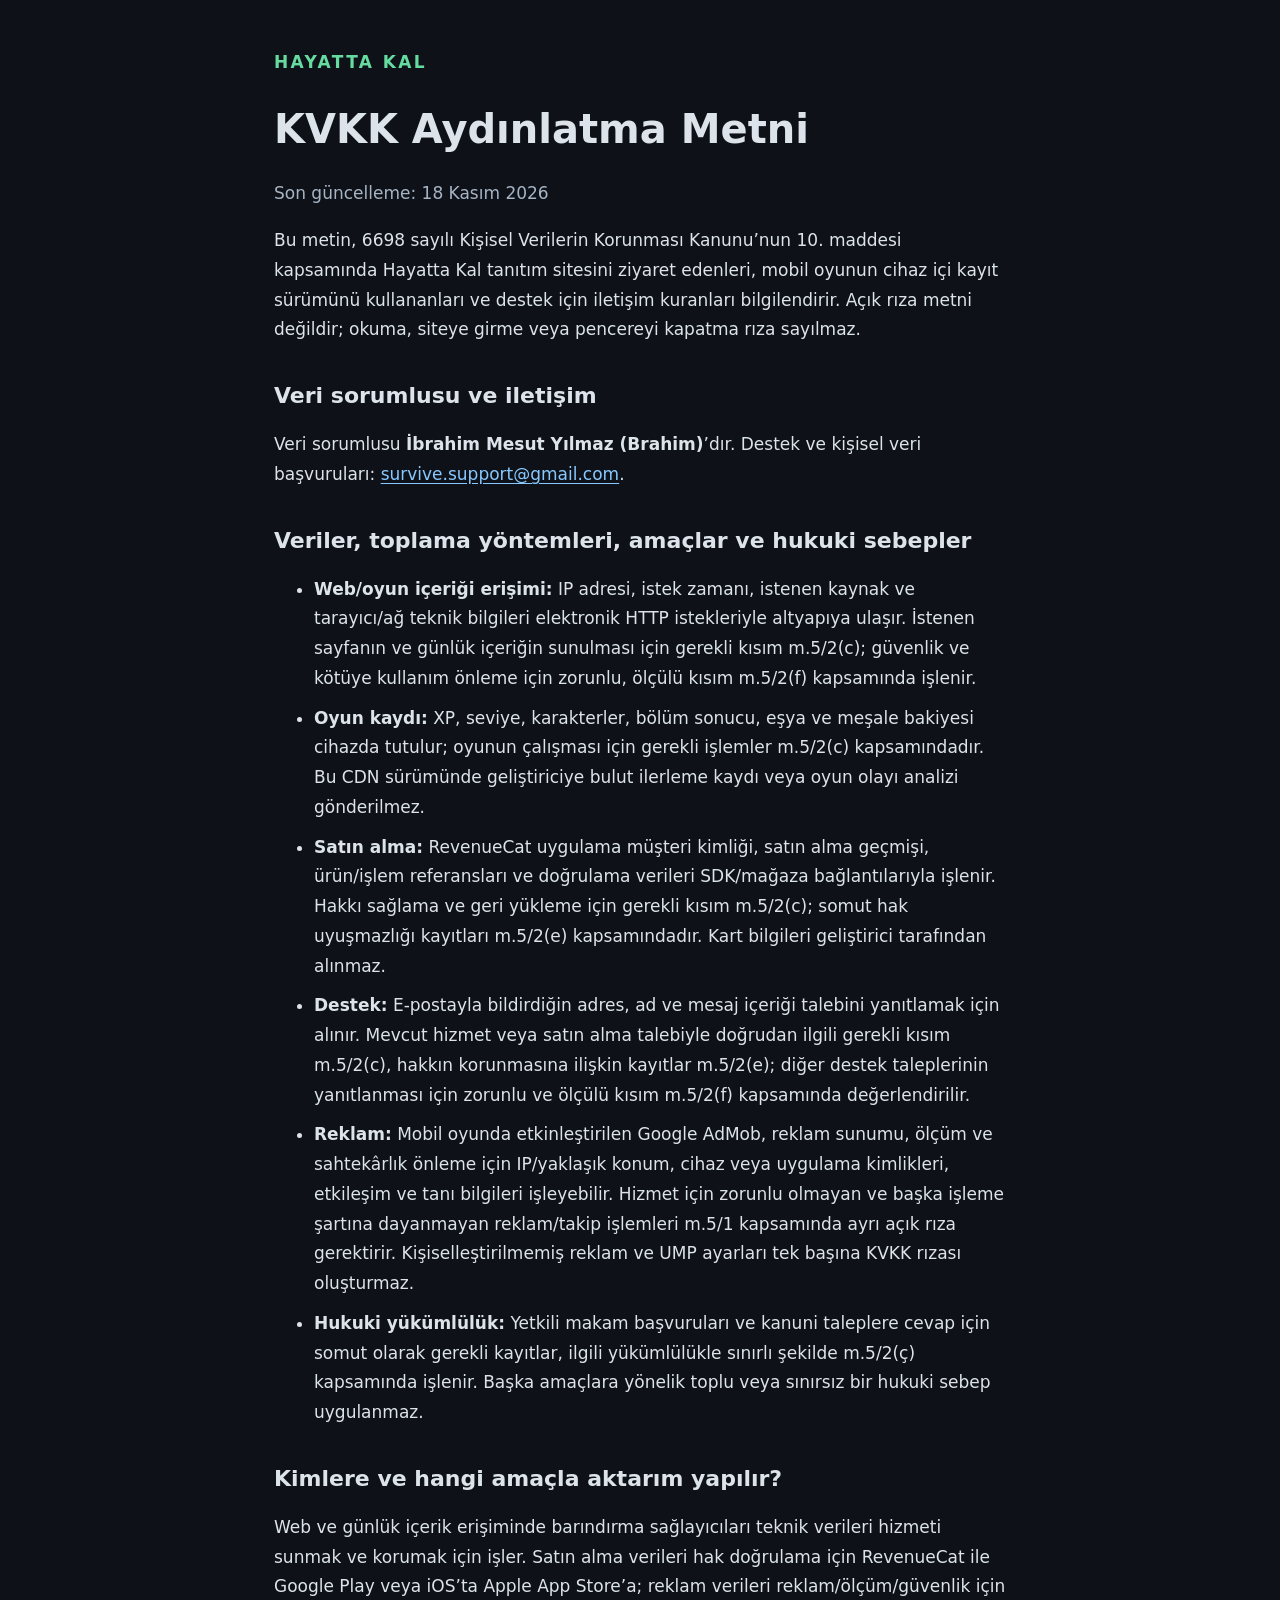
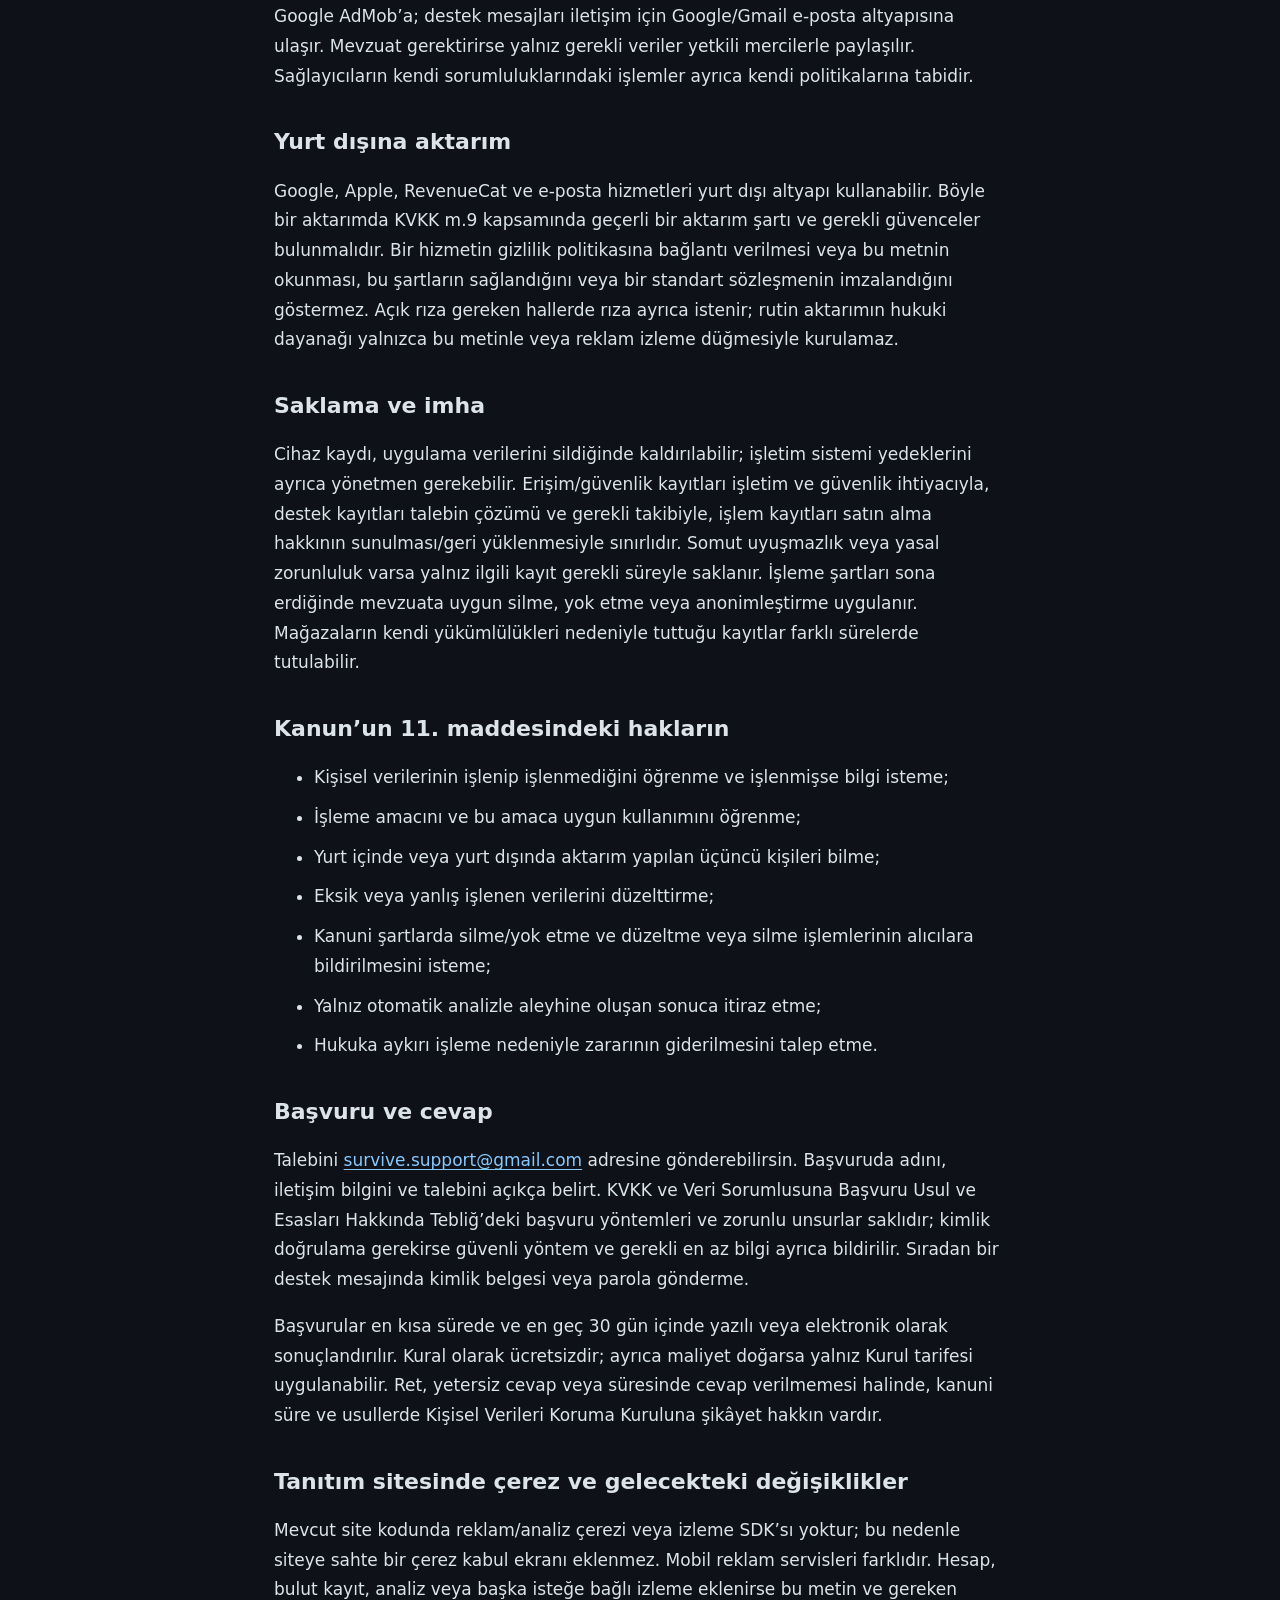
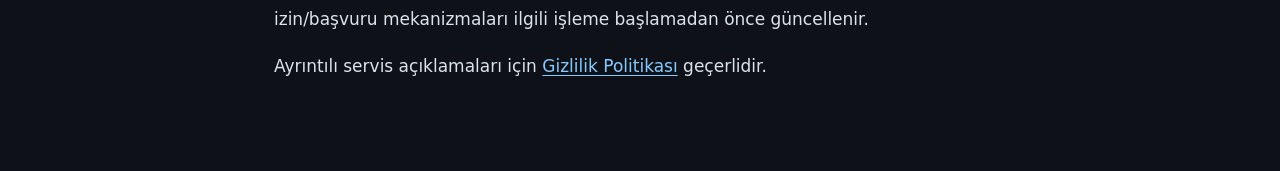
==== kvkk.html @ 8d493132 "Expand privacy disclosures, add KVKK dialogs and prepare domain release package" ====
<!doctype html>
<html lang="tr"><head><meta charset="utf-8"><meta name="viewport" content="width=device-width,initial-scale=1"><title>Hayatta Kal — KVKK Aydınlatma Metni</title><style>
    :root { color-scheme: dark; }
    * { box-sizing: border-box; }
    body { margin: 0; background: #0e1218; color: #dce3eb; font: 17px/1.75 system-ui, sans-serif; }
    main { max-width: 780px; margin: auto; padding: 48px 24px 72px; }
    .brand { color: #65dba0; font-weight: 700; letter-spacing: .14em; }
    h1 { font-size: clamp(28px, 6vw, 40px); line-height: 1.2; }
    h2 { margin-top: 36px; font-size: 22px; line-height: 1.4; }
    a { color: #87c8ff; overflow-wrap: anywhere; text-underline-offset: 3px; }
    .date { color: #a7b4c4; }
    li { margin-bottom: 10px; }
    footer { border-top: 1px solid #2a3440; margin-top: 40px; padding-top: 20px; }
  </style></head><body><main>
  <div class="brand">HAYATTA KAL</div><h1>KVKK Aydınlatma Metni</h1>
  <p class="date">Son güncelleme: 18 Kasım 2026</p>
  <p>Bu metin, 6698 sayılı Kişisel Verilerin Korunması Kanunu’nun 10. maddesi kapsamında Hayatta Kal tanıtım sitesini ziyaret edenleri, mobil oyunun cihaz içi kayıt sürümünü kullananları ve destek için iletişim kuranları bilgilendirir. Açık rıza metni değildir; okuma, siteye girme veya pencereyi kapatma rıza sayılmaz.</p>
  <h2>Veri sorumlusu ve iletişim</h2>
  <p>Veri sorumlusu <strong>İbrahim Mesut Yılmaz (Brahim)</strong>’dır. Destek ve kişisel veri başvuruları: <a href="mailto:survive.support@gmail.com?subject=KVKK%20basvurusu">survive.support@gmail.com</a>.</p>
  <h2>Veriler, toplama yöntemleri, amaçlar ve hukuki sebepler</h2>
  <ul>
    <li><strong>Web/oyun içeriği erişimi:</strong> IP adresi, istek zamanı, istenen kaynak ve tarayıcı/ağ teknik bilgileri elektronik HTTP istekleriyle altyapıya ulaşır. İstenen sayfanın ve günlük içeriğin sunulması için gerekli kısım m.5/2(c); güvenlik ve kötüye kullanım önleme için zorunlu, ölçülü kısım m.5/2(f) kapsamında işlenir.</li>
    <li><strong>Oyun kaydı:</strong> XP, seviye, karakterler, bölüm sonucu, eşya ve meşale bakiyesi cihazda tutulur; oyunun çalışması için gerekli işlemler m.5/2(c) kapsamındadır. Bu CDN sürümünde geliştiriciye bulut ilerleme kaydı veya oyun olayı analizi gönderilmez.</li>
    <li><strong>Satın alma:</strong> RevenueCat uygulama müşteri kimliği, satın alma geçmişi, ürün/işlem referansları ve doğrulama verileri SDK/mağaza bağlantılarıyla işlenir. Hakkı sağlama ve geri yükleme için gerekli kısım m.5/2(c); somut hak uyuşmazlığı kayıtları m.5/2(e) kapsamındadır. Kart bilgileri geliştirici tarafından alınmaz.</li>
    <li><strong>Destek:</strong> E-postayla bildirdiğin adres, ad ve mesaj içeriği talebini yanıtlamak için alınır. Mevcut hizmet veya satın alma talebiyle doğrudan ilgili gerekli kısım m.5/2(c), hakkın korunmasına ilişkin kayıtlar m.5/2(e); diğer destek taleplerinin yanıtlanması için zorunlu ve ölçülü kısım m.5/2(f) kapsamında değerlendirilir.</li>
    <li><strong>Reklam:</strong> Mobil oyunda etkinleştirilen Google AdMob, reklam sunumu, ölçüm ve sahtekârlık önleme için IP/yaklaşık konum, cihaz veya uygulama kimlikleri, etkileşim ve tanı bilgileri işleyebilir. Hizmet için zorunlu olmayan ve başka işleme şartına dayanmayan reklam/takip işlemleri m.5/1 kapsamında ayrı açık rıza gerektirir. Kişiselleştirilmemiş reklam ve UMP ayarları tek başına KVKK rızası oluşturmaz.</li>
    <li><strong>Hukuki yükümlülük:</strong> Yetkili makam başvuruları ve kanuni taleplere cevap için somut olarak gerekli kayıtlar, ilgili yükümlülükle sınırlı şekilde m.5/2(ç) kapsamında işlenir. Başka amaçlara yönelik toplu veya sınırsız bir hukuki sebep uygulanmaz.</li>
  </ul>
  <h2>Kimlere ve hangi amaçla aktarım yapılır?</h2>
  <p>Web ve günlük içerik erişiminde barındırma sağlayıcıları teknik verileri hizmeti sunmak ve korumak için işler. Satın alma verileri hak doğrulama için RevenueCat ile Google Play veya iOS’ta Apple App Store’a; reklam verileri reklam/ölçüm/güvenlik için Google AdMob’a; destek mesajları iletişim için Google/Gmail e-posta altyapısına ulaşır. Mevzuat gerektirirse yalnız gerekli veriler yetkili mercilerle paylaşılır. Sağlayıcıların kendi sorumluluklarındaki işlemler ayrıca kendi politikalarına tabidir.</p>
  <h2>Yurt dışına aktarım</h2>
  <p>Google, Apple, RevenueCat ve e-posta hizmetleri yurt dışı altyapı kullanabilir. Böyle bir aktarımda KVKK m.9 kapsamında geçerli bir aktarım şartı ve gerekli güvenceler bulunmalıdır. Bir hizmetin gizlilik politikasına bağlantı verilmesi veya bu metnin okunması, bu şartların sağlandığını veya bir standart sözleşmenin imzalandığını göstermez. Açık rıza gereken hallerde rıza ayrıca istenir; rutin aktarımın hukuki dayanağı yalnızca bu metinle veya reklam izleme düğmesiyle kurulamaz.</p>
  <h2>Saklama ve imha</h2>
  <p>Cihaz kaydı, uygulama verilerini sildiğinde kaldırılabilir; işletim sistemi yedeklerini ayrıca yönetmen gerekebilir. Erişim/güvenlik kayıtları işletim ve güvenlik ihtiyacıyla, destek kayıtları talebin çözümü ve gerekli takibiyle, işlem kayıtları satın alma hakkının sunulması/geri yüklenmesiyle sınırlıdır. Somut uyuşmazlık veya yasal zorunluluk varsa yalnız ilgili kayıt gerekli süreyle saklanır. İşleme şartları sona erdiğinde mevzuata uygun silme, yok etme veya anonimleştirme uygulanır. Mağazaların kendi yükümlülükleri nedeniyle tuttuğu kayıtlar farklı sürelerde tutulabilir.</p>
  <h2>Kanun’un 11. maddesindeki hakların</h2>
  <ul><li>Kişisel verilerinin işlenip işlenmediğini öğrenme ve işlenmişse bilgi isteme;</li><li>İşleme amacını ve bu amaca uygun kullanımını öğrenme;</li><li>Yurt içinde veya yurt dışında aktarım yapılan üçüncü kişileri bilme;</li><li>Eksik veya yanlış işlenen verilerini düzelttirme;</li><li>Kanuni şartlarda silme/yok etme ve düzeltme veya silme işlemlerinin alıcılara bildirilmesini isteme;</li><li>Yalnız otomatik analizle aleyhine oluşan sonuca itiraz etme;</li><li>Hukuka aykırı işleme nedeniyle zararının giderilmesini talep etme.</li></ul>
  <h2>Başvuru ve cevap</h2>
  <p>Talebini <a href="mailto:survive.support@gmail.com?subject=KVKK%20basvurusu">survive.support@gmail.com</a> adresine gönderebilirsin. Başvuruda adını, iletişim bilgini ve talebini açıkça belirt. KVKK ve Veri Sorumlusuna Başvuru Usul ve Esasları Hakkında Tebliğ’deki başvuru yöntemleri ve zorunlu unsurlar saklıdır; kimlik doğrulama gerekirse güvenli yöntem ve gerekli en az bilgi ayrıca bildirilir. Sıradan bir destek mesajında kimlik belgesi veya parola gönderme.</p>
  <p>Başvurular en kısa sürede ve en geç 30 gün içinde yazılı veya elektronik olarak sonuçlandırılır. Kural olarak ücretsizdir; ayrıca maliyet doğarsa yalnız Kurul tarifesi uygulanabilir. Ret, yetersiz cevap veya süresinde cevap verilmemesi halinde, kanuni süre ve usullerde Kişisel Verileri Koruma Kuruluna şikâyet hakkın vardır.</p>
  <h2>Tanıtım sitesinde çerez ve gelecekteki değişiklikler</h2>
  <p>Mevcut site kodunda reklam/analiz çerezi veya izleme SDK’sı yoktur; bu nedenle siteye sahte bir çerez kabul ekranı eklenmez. Mobil reklam servisleri farklıdır. Hesap, bulut kayıt, analiz veya başka isteğe bağlı izleme eklenirse bu metin ve gereken izin/başvuru mekanizmaları ilgili işleme başlamadan önce güncellenir.</p>
  <p>Ayrıntılı servis açıklamaları için <a href="privacy.html">Gizlilik Politikası</a> geçerlidir.</p>
</main></body></html>
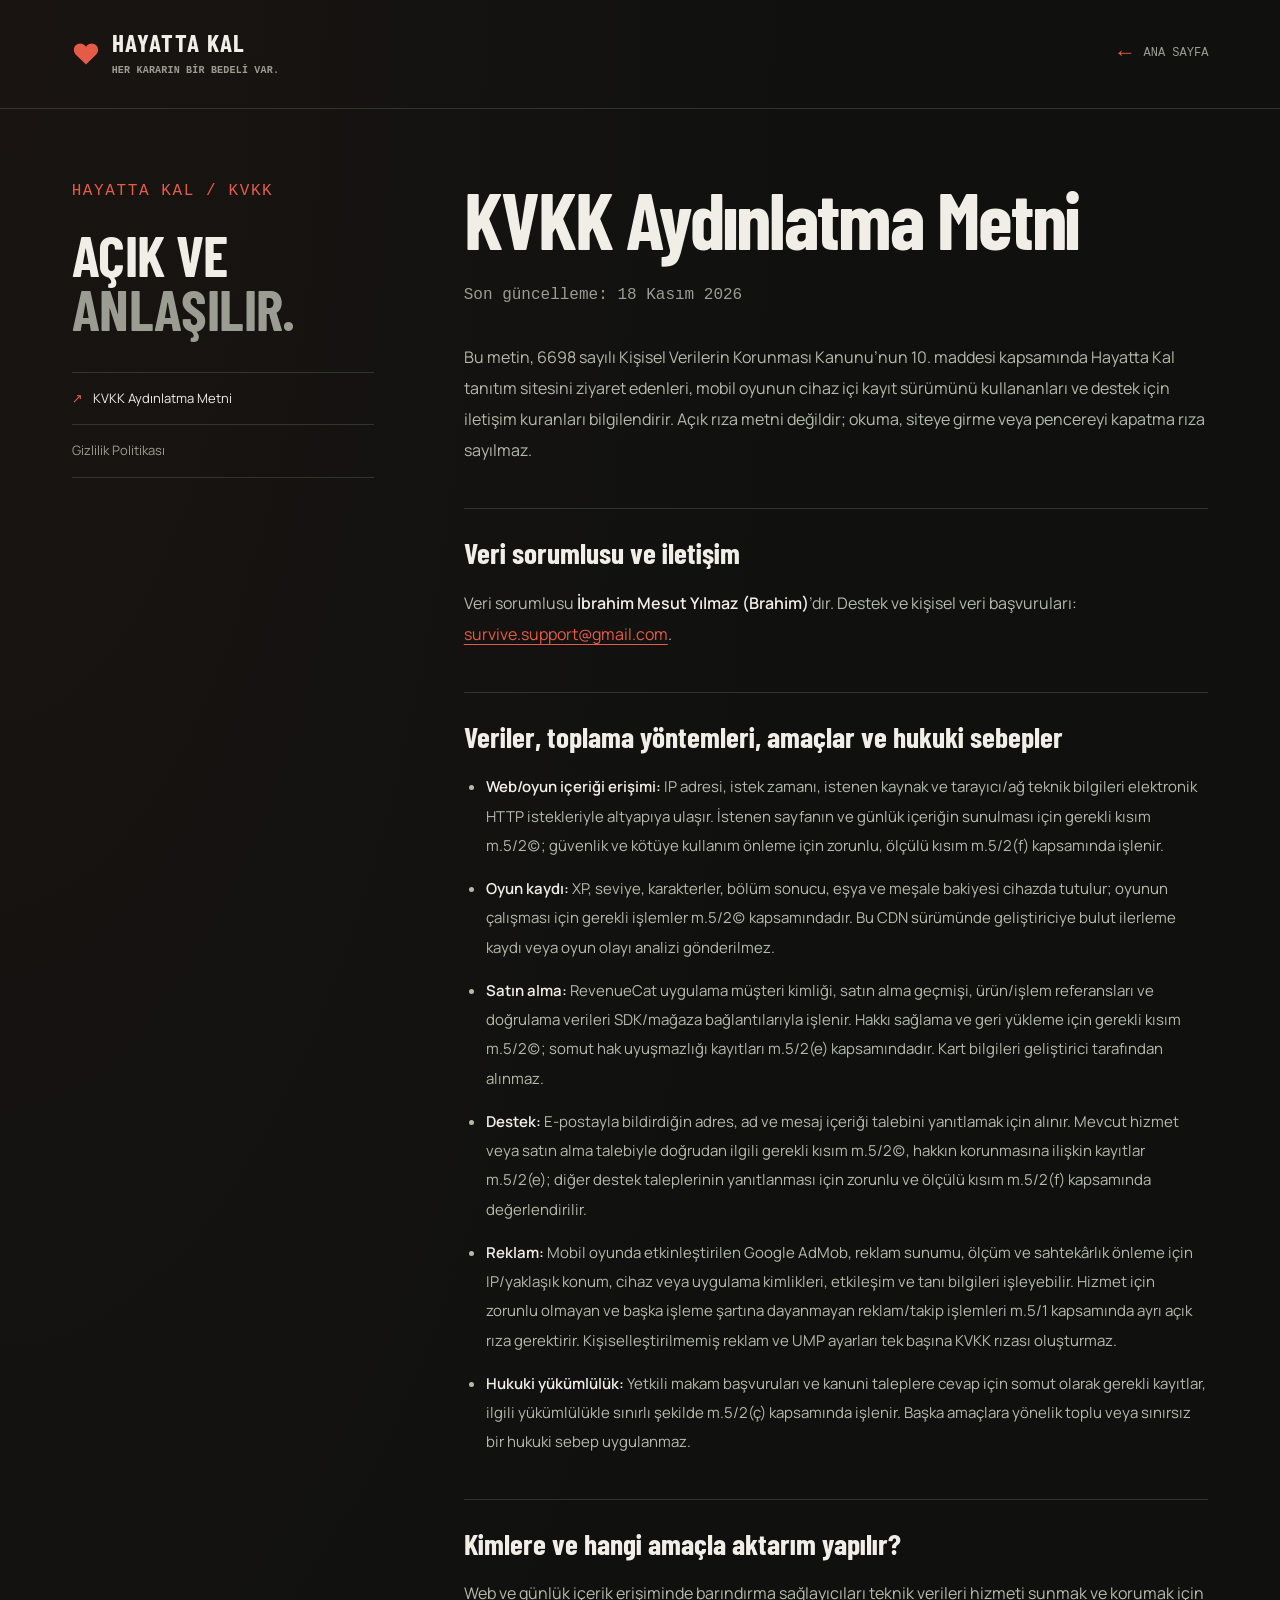
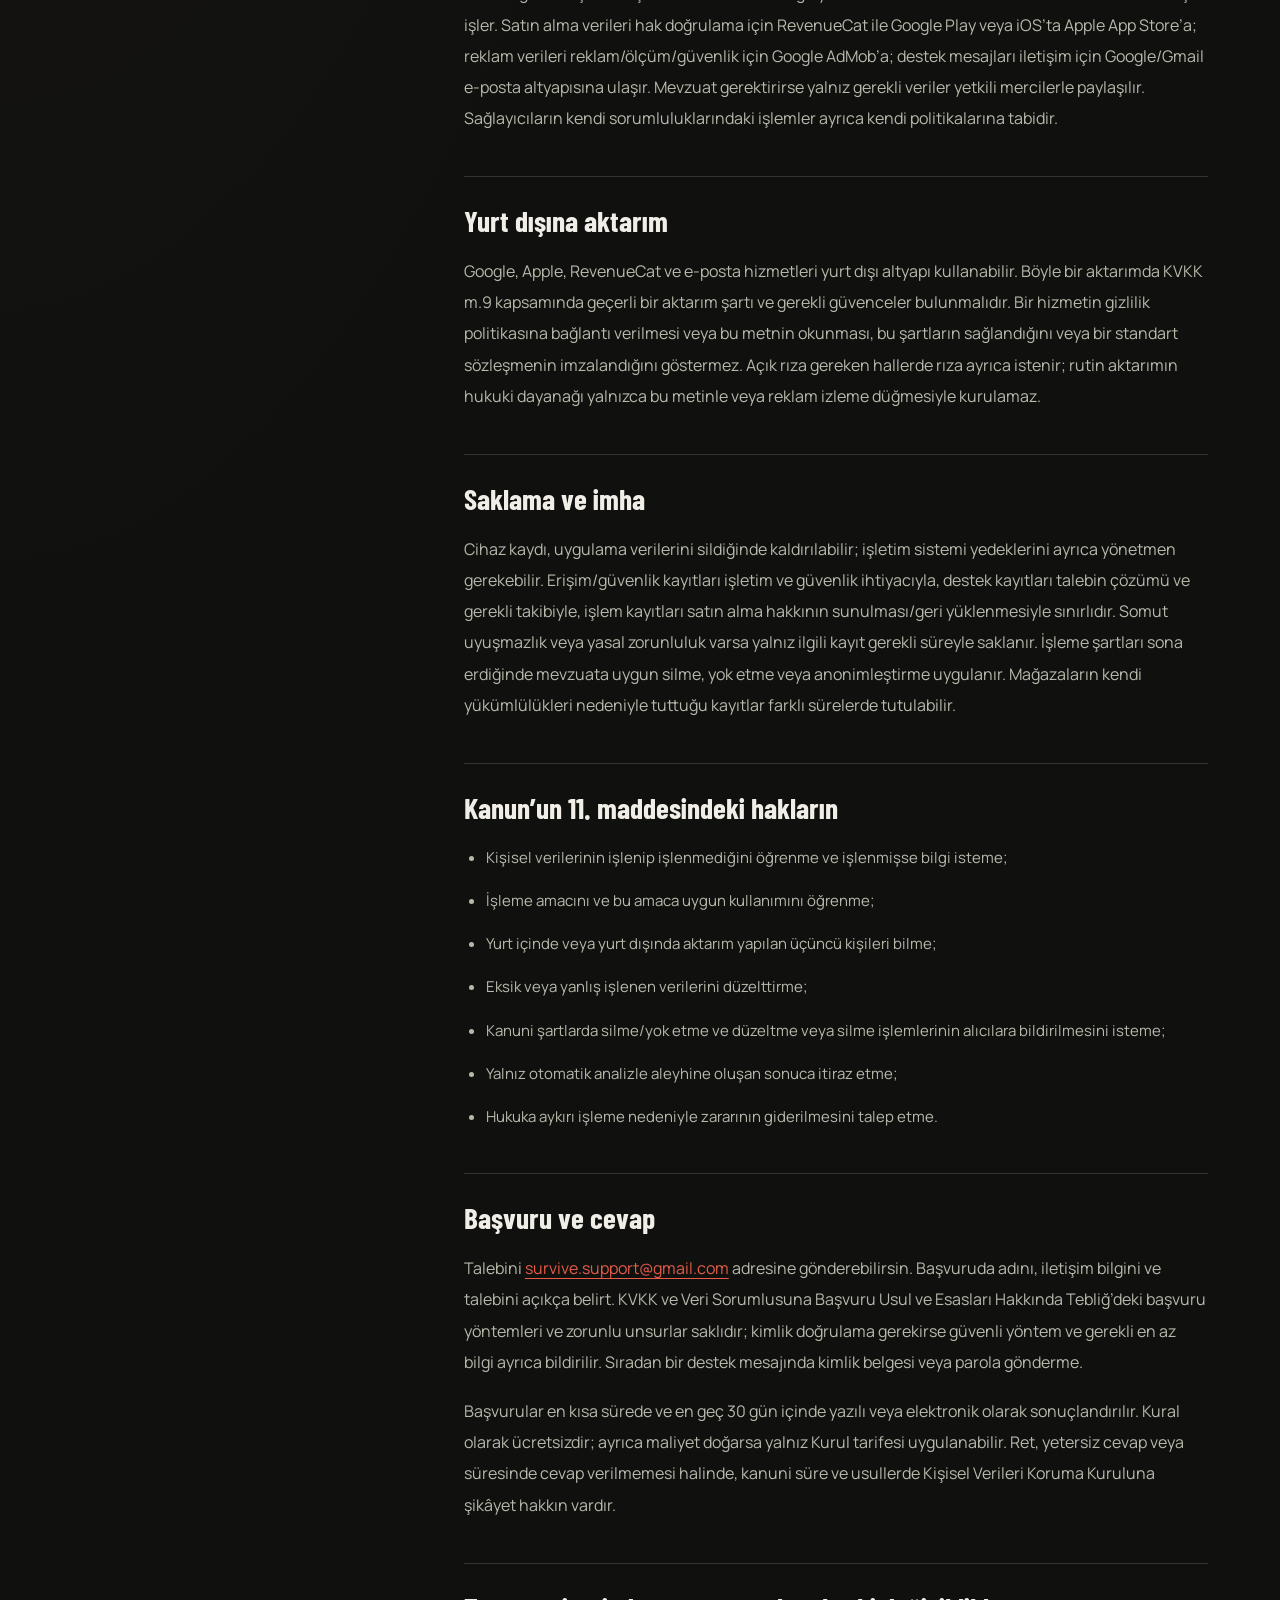
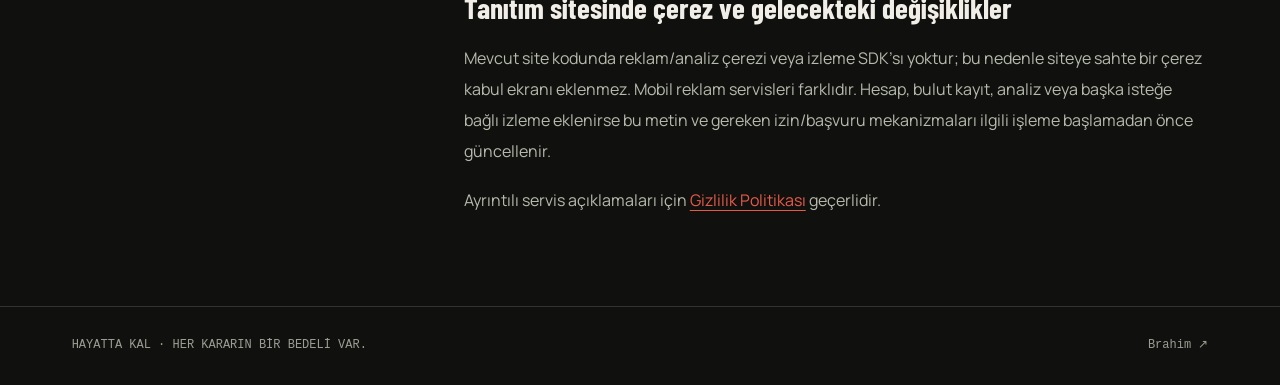
==== commit 1c5cc204: "refactor: update UI components, improve HTML semantics, and add marquee effects" ====
--- a/kvkk.html
+++ b/kvkk.html
@@ -1,43 +1,124 @@
 <!doctype html>
-<html lang="tr"><head><meta charset="utf-8"><meta name="viewport" content="width=device-width,initial-scale=1"><title>Hayatta Kal — KVKK Aydınlatma Metni</title><style>
-    :root { color-scheme: dark; }
-    * { box-sizing: border-box; }
-    body { margin: 0; background: #0e1218; color: #dce3eb; font: 17px/1.75 system-ui, sans-serif; }
-    main { max-width: 780px; margin: auto; padding: 48px 24px 72px; }
-    .brand { color: #65dba0; font-weight: 700; letter-spacing: .14em; }
-    h1 { font-size: clamp(28px, 6vw, 40px); line-height: 1.2; }
-    h2 { margin-top: 36px; font-size: 22px; line-height: 1.4; }
-    a { color: #87c8ff; overflow-wrap: anywhere; text-underline-offset: 3px; }
-    .date { color: #a7b4c4; }
-    li { margin-bottom: 10px; }
-    footer { border-top: 1px solid #2a3440; margin-top: 40px; padding-top: 20px; }
-  </style></head><body><main>
-  <div class="brand">HAYATTA KAL</div><h1>KVKK Aydınlatma Metni</h1>
-  <p class="date">Son güncelleme: 18 Kasım 2026</p>
-  <p>Bu metin, 6698 sayılı Kişisel Verilerin Korunması Kanunu’nun 10. maddesi kapsamında Hayatta Kal tanıtım sitesini ziyaret edenleri, mobil oyunun cihaz içi kayıt sürümünü kullananları ve destek için iletişim kuranları bilgilendirir. Açık rıza metni değildir; okuma, siteye girme veya pencereyi kapatma rıza sayılmaz.</p>
-  <h2>Veri sorumlusu ve iletişim</h2>
-  <p>Veri sorumlusu <strong>İbrahim Mesut Yılmaz (Brahim)</strong>’dır. Destek ve kişisel veri başvuruları: <a href="mailto:survive.support@gmail.com?subject=KVKK%20basvurusu">survive.support@gmail.com</a>.</p>
-  <h2>Veriler, toplama yöntemleri, amaçlar ve hukuki sebepler</h2>
-  <ul>
-    <li><strong>Web/oyun içeriği erişimi:</strong> IP adresi, istek zamanı, istenen kaynak ve tarayıcı/ağ teknik bilgileri elektronik HTTP istekleriyle altyapıya ulaşır. İstenen sayfanın ve günlük içeriğin sunulması için gerekli kısım m.5/2(c); güvenlik ve kötüye kullanım önleme için zorunlu, ölçülü kısım m.5/2(f) kapsamında işlenir.</li>
-    <li><strong>Oyun kaydı:</strong> XP, seviye, karakterler, bölüm sonucu, eşya ve meşale bakiyesi cihazda tutulur; oyunun çalışması için gerekli işlemler m.5/2(c) kapsamındadır. Bu CDN sürümünde geliştiriciye bulut ilerleme kaydı veya oyun olayı analizi gönderilmez.</li>
-    <li><strong>Satın alma:</strong> RevenueCat uygulama müşteri kimliği, satın alma geçmişi, ürün/işlem referansları ve doğrulama verileri SDK/mağaza bağlantılarıyla işlenir. Hakkı sağlama ve geri yükleme için gerekli kısım m.5/2(c); somut hak uyuşmazlığı kayıtları m.5/2(e) kapsamındadır. Kart bilgileri geliştirici tarafından alınmaz.</li>
-    <li><strong>Destek:</strong> E-postayla bildirdiğin adres, ad ve mesaj içeriği talebini yanıtlamak için alınır. Mevcut hizmet veya satın alma talebiyle doğrudan ilgili gerekli kısım m.5/2(c), hakkın korunmasına ilişkin kayıtlar m.5/2(e); diğer destek taleplerinin yanıtlanması için zorunlu ve ölçülü kısım m.5/2(f) kapsamında değerlendirilir.</li>
-    <li><strong>Reklam:</strong> Mobil oyunda etkinleştirilen Google AdMob, reklam sunumu, ölçüm ve sahtekârlık önleme için IP/yaklaşık konum, cihaz veya uygulama kimlikleri, etkileşim ve tanı bilgileri işleyebilir. Hizmet için zorunlu olmayan ve başka işleme şartına dayanmayan reklam/takip işlemleri m.5/1 kapsamında ayrı açık rıza gerektirir. Kişiselleştirilmemiş reklam ve UMP ayarları tek başına KVKK rızası oluşturmaz.</li>
-    <li><strong>Hukuki yükümlülük:</strong> Yetkili makam başvuruları ve kanuni taleplere cevap için somut olarak gerekli kayıtlar, ilgili yükümlülükle sınırlı şekilde m.5/2(ç) kapsamında işlenir. Başka amaçlara yönelik toplu veya sınırsız bir hukuki sebep uygulanmaz.</li>
-  </ul>
-  <h2>Kimlere ve hangi amaçla aktarım yapılır?</h2>
-  <p>Web ve günlük içerik erişiminde barındırma sağlayıcıları teknik verileri hizmeti sunmak ve korumak için işler. Satın alma verileri hak doğrulama için RevenueCat ile Google Play veya iOS’ta Apple App Store’a; reklam verileri reklam/ölçüm/güvenlik için Google AdMob’a; destek mesajları iletişim için Google/Gmail e-posta altyapısına ulaşır. Mevzuat gerektirirse yalnız gerekli veriler yetkili mercilerle paylaşılır. Sağlayıcıların kendi sorumluluklarındaki işlemler ayrıca kendi politikalarına tabidir.</p>
-  <h2>Yurt dışına aktarım</h2>
-  <p>Google, Apple, RevenueCat ve e-posta hizmetleri yurt dışı altyapı kullanabilir. Böyle bir aktarımda KVKK m.9 kapsamında geçerli bir aktarım şartı ve gerekli güvenceler bulunmalıdır. Bir hizmetin gizlilik politikasına bağlantı verilmesi veya bu metnin okunması, bu şartların sağlandığını veya bir standart sözleşmenin imzalandığını göstermez. Açık rıza gereken hallerde rıza ayrıca istenir; rutin aktarımın hukuki dayanağı yalnızca bu metinle veya reklam izleme düğmesiyle kurulamaz.</p>
-  <h2>Saklama ve imha</h2>
-  <p>Cihaz kaydı, uygulama verilerini sildiğinde kaldırılabilir; işletim sistemi yedeklerini ayrıca yönetmen gerekebilir. Erişim/güvenlik kayıtları işletim ve güvenlik ihtiyacıyla, destek kayıtları talebin çözümü ve gerekli takibiyle, işlem kayıtları satın alma hakkının sunulması/geri yüklenmesiyle sınırlıdır. Somut uyuşmazlık veya yasal zorunluluk varsa yalnız ilgili kayıt gerekli süreyle saklanır. İşleme şartları sona erdiğinde mevzuata uygun silme, yok etme veya anonimleştirme uygulanır. Mağazaların kendi yükümlülükleri nedeniyle tuttuğu kayıtlar farklı sürelerde tutulabilir.</p>
-  <h2>Kanun’un 11. maddesindeki hakların</h2>
-  <ul><li>Kişisel verilerinin işlenip işlenmediğini öğrenme ve işlenmişse bilgi isteme;</li><li>İşleme amacını ve bu amaca uygun kullanımını öğrenme;</li><li>Yurt içinde veya yurt dışında aktarım yapılan üçüncü kişileri bilme;</li><li>Eksik veya yanlış işlenen verilerini düzelttirme;</li><li>Kanuni şartlarda silme/yok etme ve düzeltme veya silme işlemlerinin alıcılara bildirilmesini isteme;</li><li>Yalnız otomatik analizle aleyhine oluşan sonuca itiraz etme;</li><li>Hukuka aykırı işleme nedeniyle zararının giderilmesini talep etme.</li></ul>
-  <h2>Başvuru ve cevap</h2>
-  <p>Talebini <a href="mailto:survive.support@gmail.com?subject=KVKK%20basvurusu">survive.support@gmail.com</a> adresine gönderebilirsin. Başvuruda adını, iletişim bilgini ve talebini açıkça belirt. KVKK ve Veri Sorumlusuna Başvuru Usul ve Esasları Hakkında Tebliğ’deki başvuru yöntemleri ve zorunlu unsurlar saklıdır; kimlik doğrulama gerekirse güvenli yöntem ve gerekli en az bilgi ayrıca bildirilir. Sıradan bir destek mesajında kimlik belgesi veya parola gönderme.</p>
-  <p>Başvurular en kısa sürede ve en geç 30 gün içinde yazılı veya elektronik olarak sonuçlandırılır. Kural olarak ücretsizdir; ayrıca maliyet doğarsa yalnız Kurul tarifesi uygulanabilir. Ret, yetersiz cevap veya süresinde cevap verilmemesi halinde, kanuni süre ve usullerde Kişisel Verileri Koruma Kuruluna şikâyet hakkın vardır.</p>
-  <h2>Tanıtım sitesinde çerez ve gelecekteki değişiklikler</h2>
-  <p>Mevcut site kodunda reklam/analiz çerezi veya izleme SDK’sı yoktur; bu nedenle siteye sahte bir çerez kabul ekranı eklenmez. Mobil reklam servisleri farklıdır. Hesap, bulut kayıt, analiz veya başka isteğe bağlı izleme eklenirse bu metin ve gereken izin/başvuru mekanizmaları ilgili işleme başlamadan önce güncellenir.</p>
-  <p>Ayrıntılı servis açıklamaları için <a href="privacy.html">Gizlilik Politikası</a> geçerlidir.</p>
-</main></body></html>
+<html lang="tr">
+<head>
+  <meta charset="utf-8">
+  <meta name="viewport" content="width=device-width, initial-scale=1">
+  <meta name="theme-color" content="#10110f">
+  <title>Hayatta Kal — KVKK Aydınlatma Metni</title>
+  <meta name="description" content="Hayatta Kal KVKK Aydınlatma Metni. Veri kullanımı, hizmet sağlayıcıları ve kişisel veri başvuruları hakkında bilgi.">
+  <link rel="icon" href="favicon.png" type="image/png">
+  <link rel="stylesheet" href="assets/fonts/fonts.css">
+  <link rel="stylesheet" href="styles.css">
+  <style>
+    .legal-page{background:radial-gradient(ellipse at 0 0,#e65b480b,transparent 45%),var(--bg)}
+    .legal-header{max-width:1504px;margin:auto;padding:30px var(--gutter);display:flex;align-items:center;justify-content:space-between;gap:24px;border-bottom:1px solid var(--line)}
+    .legal-header .brand{min-width:0}.legal-header .brand>span{font-size:25px}.legal-header .brand small{font-size:10px}
+    .legal-back{display:flex;align-items:center;gap:12px;min-height:44px;font-family:var(--mono);font-size:12px;color:var(--muted);white-space:nowrap;transition:color .2s}
+    .legal-back:hover{color:var(--red)}.legal-back span{font-size:22px;color:var(--red)}
+    .legal-layout{max-width:1504px;margin:auto;padding:70px var(--gutter) 90px;display:grid;grid-template-columns:minmax(180px,.65fr) minmax(0,1.6fr);gap:clamp(40px,7vw,110px)}
+    .legal-aside{position:sticky;top:40px;align-self:start}.legal-aside>.eyebrow{color:var(--red)}
+    .legal-aside strong{display:block;margin:22px 0;font:700 clamp(40px,4.5vw,68px)/.95 var(--display);text-transform:uppercase;letter-spacing:-.01em}.legal-aside strong span{color:var(--muted)}
+    .legal-nav{display:flex;flex-direction:column;margin-top:36px;border-top:1px solid var(--line)}.legal-nav a{padding:14px 0;border-bottom:1px solid var(--line);font-size:13px;color:var(--muted);transition:color .2s}.legal-nav a:hover,.legal-nav a[aria-current="page"]{color:var(--ink)}.legal-nav a[aria-current="page"]::before{content:'↗';color:var(--red);margin-right:10px}
+    .legal-content{min-width:0}.legal-content h1{font:700 clamp(48px,6.2vw,88px)/1 var(--display);letter-spacing:-.025em;margin-bottom:22px;overflow-wrap:anywhere}
+    .legal-content h2{font:600 clamp(23px,2.3vw,30px)/1.25 var(--display);margin:42px 0 16px;padding-top:26px;border-top:1px solid var(--line);color:var(--ink)}
+    .legal-content p,.legal-content ul{font-size:15px;line-height:1.95;color:#b6baab}.legal-content p+p{margin-top:18px}.legal-content .date{font-family:var(--mono);font-size:12px;color:var(--muted);margin-bottom:30px}.legal-content strong{color:var(--ink);font-weight:600}.legal-content ul{padding-left:22px}.legal-content li+li{margin-top:14px}.legal-content a{color:var(--red);overflow-wrap:anywhere;text-decoration:underline;text-underline-offset:4px}.legal-content a:hover{color:#f38b7c}
+    .legal-footer{max-width:1504px;margin:auto;padding:28px var(--gutter);border-top:1px solid var(--line);display:flex;align-items:center;justify-content:space-between;gap:20px;color:var(--muted);font-family:var(--mono);font-size:12px}.legal-footer a{transition:color .2s}.legal-footer a:hover{color:var(--red)}
+    @media(max-width:840px){.legal-layout{grid-template-columns:1fr;padding-top:40px;gap:38px}.legal-aside{position:static}.legal-aside strong{font-size:42px;margin:16px 0}.legal-aside strong br{display:none}.legal-nav{flex-direction:row;gap:24px;margin-top:24px}.legal-nav a{border:0}.legal-header .brand small{display:none}}
+    @media(max-width:480px){.legal-header{padding-block:20px;gap:14px}.legal-header .brand{gap:8px}.legal-header .brand>span{font-size:20px}.legal-header .brand-heart{width:23px;height:23px}.legal-back{font-size:11px;gap:6px}.legal-layout{padding-bottom:54px}.legal-nav{gap:18px;flex-wrap:wrap}.legal-nav a{padding:12px 0}.legal-content p,.legal-content ul{font-size:14px}.legal-footer{flex-wrap:wrap;font-size:11px}}
+    @media(prefers-reduced-motion:reduce){.legal-page a{transition:none}}
+  </style>
+</head>
+<body class="legal-page">
+  <a class="skip-link" href="#icerik">İçeriğe geç</a>
+  <header class="legal-header">
+    <a class="brand" href="./" aria-label="Hayatta Kal ana sayfa"><svg class="brand-heart" viewBox="0 0 24 24" aria-hidden="true"><path d="M20.8 4.6a5.5 5.5 0 0 0-7.8 0L12 5.7l-1.1-1.1a5.5 5.5 0 0 0-7.8 7.8L12 21l8.8-8.6a5.5 5.5 0 0 0 0-7.8Z"/></svg><span>HAYATTA KAL<small>HER KARARIN BİR BEDELİ VAR.</small></span></a>
+    <a class="legal-back" href="./"><span aria-hidden="true">←</span> ANA SAYFA</a>
+  </header>
+  <main class="legal-layout">
+    <aside class="legal-aside" aria-label="Bilgilendirme sayfaları">
+      <p class="eyebrow">HAYATTA KAL / KVKK</p>
+      <strong>Açık ve<br> <span>anlaşılır.</span></strong>
+      <nav class="legal-nav" aria-label="Yasal bilgiler"><a href="kvkk.html" aria-current="page">KVKK Aydınlatma Metni</a><a href="privacy.html">Gizlilik Politikası</a></nav>
+    </aside>
+    <article class="legal-content" id="icerik" aria-labelledby="kvkk-title">
+      <h1 id="kvkk-title">KVKK Aydınlatma Metni</h1>
+      <p class="date">Son güncelleme: 18 Kasım 2026</p>
+      <p>Bu metin, 6698 sayılı Kişisel Verilerin Korunması Kanunu’nun 10. maddesi kapsamında Hayatta Kal tanıtım
+        sitesini ziyaret edenleri, mobil oyunun cihaz içi kayıt sürümünü kullananları ve destek için iletişim kuranları
+        bilgilendirir. Açık rıza metni değildir; okuma, siteye girme veya pencereyi kapatma rıza sayılmaz.</p>
+      <h2>Veri sorumlusu ve iletişim</h2>
+      <p>Veri sorumlusu <strong>İbrahim Mesut Yılmaz (Brahim)</strong>’dır. Destek ve kişisel veri başvuruları: <a
+          href="mailto:survive.support@gmail.com?subject=KVKK%20basvurusu">survive.support@gmail.com</a>.</p>
+      <h2>Veriler, toplama yöntemleri, amaçlar ve hukuki sebepler</h2>
+      <ul>
+        <li><strong>Web/oyun içeriği erişimi:</strong> IP adresi, istek zamanı, istenen kaynak ve tarayıcı/ağ teknik
+          bilgileri elektronik HTTP istekleriyle altyapıya ulaşır. İstenen sayfanın ve günlük içeriğin sunulması için
+          gerekli kısım m.5/2(c); güvenlik ve kötüye kullanım önleme için zorunlu, ölçülü kısım m.5/2(f) kapsamında
+          işlenir.</li>
+        <li><strong>Oyun kaydı:</strong> XP, seviye, karakterler, bölüm sonucu, eşya ve meşale bakiyesi cihazda tutulur;
+          oyunun çalışması için gerekli işlemler m.5/2(c) kapsamındadır. Bu CDN sürümünde geliştiriciye bulut ilerleme
+          kaydı veya oyun olayı analizi gönderilmez.</li>
+        <li><strong>Satın alma:</strong> RevenueCat uygulama müşteri kimliği, satın alma geçmişi, ürün/işlem
+          referansları ve doğrulama verileri SDK/mağaza bağlantılarıyla işlenir. Hakkı sağlama ve geri yükleme için
+          gerekli kısım m.5/2(c); somut hak uyuşmazlığı kayıtları m.5/2(e) kapsamındadır. Kart bilgileri geliştirici
+          tarafından alınmaz.</li>
+        <li><strong>Destek:</strong> E-postayla bildirdiğin adres, ad ve mesaj içeriği talebini yanıtlamak için alınır.
+          Mevcut hizmet veya satın alma talebiyle doğrudan ilgili gerekli kısım m.5/2(c), hakkın korunmasına ilişkin
+          kayıtlar m.5/2(e); diğer destek taleplerinin yanıtlanması için zorunlu ve ölçülü kısım m.5/2(f) kapsamında
+          değerlendirilir.</li>
+        <li><strong>Reklam:</strong> Mobil oyunda etkinleştirilen Google AdMob, reklam sunumu, ölçüm ve sahtekârlık
+          önleme için IP/yaklaşık konum, cihaz veya uygulama kimlikleri, etkileşim ve tanı bilgileri işleyebilir. Hizmet
+          için zorunlu olmayan ve başka işleme şartına dayanmayan reklam/takip işlemleri m.5/1 kapsamında ayrı açık rıza
+          gerektirir. Kişiselleştirilmemiş reklam ve UMP ayarları tek başına KVKK rızası oluşturmaz.</li>
+        <li><strong>Hukuki yükümlülük:</strong> Yetkili makam başvuruları ve kanuni taleplere cevap için somut olarak
+          gerekli kayıtlar, ilgili yükümlülükle sınırlı şekilde m.5/2(ç) kapsamında işlenir. Başka amaçlara yönelik
+          toplu veya sınırsız bir hukuki sebep uygulanmaz.</li>
+      </ul>
+      <h2>Kimlere ve hangi amaçla aktarım yapılır?</h2>
+      <p>Web ve günlük içerik erişiminde barındırma sağlayıcıları teknik verileri hizmeti sunmak ve korumak için işler.
+        Satın alma verileri hak doğrulama için RevenueCat ile Google Play veya iOS’ta Apple App Store’a; reklam verileri
+        reklam/ölçüm/güvenlik için Google AdMob’a; destek mesajları iletişim için Google/Gmail e-posta altyapısına
+        ulaşır. Mevzuat gerektirirse yalnız gerekli veriler yetkili mercilerle paylaşılır. Sağlayıcıların kendi
+        sorumluluklarındaki işlemler ayrıca kendi politikalarına tabidir.</p>
+      <h2>Yurt dışına aktarım</h2>
+      <p>Google, Apple, RevenueCat ve e-posta hizmetleri yurt dışı altyapı kullanabilir. Böyle bir aktarımda KVKK m.9
+        kapsamında geçerli bir aktarım şartı ve gerekli güvenceler bulunmalıdır. Bir hizmetin gizlilik politikasına
+        bağlantı verilmesi veya bu metnin okunması, bu şartların sağlandığını veya bir standart sözleşmenin
+        imzalandığını göstermez. Açık rıza gereken hallerde rıza ayrıca istenir; rutin aktarımın hukuki dayanağı
+        yalnızca bu metinle veya reklam izleme düğmesiyle kurulamaz.</p>
+      <h2>Saklama ve imha</h2>
+      <p>Cihaz kaydı, uygulama verilerini sildiğinde kaldırılabilir; işletim sistemi yedeklerini ayrıca yönetmen
+        gerekebilir. Erişim/güvenlik kayıtları işletim ve güvenlik ihtiyacıyla, destek kayıtları talebin çözümü ve
+        gerekli takibiyle, işlem kayıtları satın alma hakkının sunulması/geri yüklenmesiyle sınırlıdır. Somut uyuşmazlık
+        veya yasal zorunluluk varsa yalnız ilgili kayıt gerekli süreyle saklanır. İşleme şartları sona erdiğinde
+        mevzuata uygun silme, yok etme veya anonimleştirme uygulanır. Mağazaların kendi yükümlülükleri nedeniyle tuttuğu
+        kayıtlar farklı sürelerde tutulabilir.</p>
+      <h2>Kanun’un 11. maddesindeki hakların</h2>
+      <ul>
+        <li>Kişisel verilerinin işlenip işlenmediğini öğrenme ve işlenmişse bilgi isteme;</li>
+        <li>İşleme amacını ve bu amaca uygun kullanımını öğrenme;</li>
+        <li>Yurt içinde veya yurt dışında aktarım yapılan üçüncü kişileri bilme;</li>
+        <li>Eksik veya yanlış işlenen verilerini düzelttirme;</li>
+        <li>Kanuni şartlarda silme/yok etme ve düzeltme veya silme işlemlerinin alıcılara bildirilmesini isteme;</li>
+        <li>Yalnız otomatik analizle aleyhine oluşan sonuca itiraz etme;</li>
+        <li>Hukuka aykırı işleme nedeniyle zararının giderilmesini talep etme.</li>
+      </ul>
+      <h2>Başvuru ve cevap</h2>
+      <p>Talebini <a href="mailto:survive.support@gmail.com?subject=KVKK%20basvurusu">survive.support@gmail.com</a>
+        adresine gönderebilirsin. Başvuruda adını, iletişim bilgini ve talebini açıkça belirt. KVKK ve Veri Sorumlusuna
+        Başvuru Usul ve Esasları Hakkında Tebliğ’deki başvuru yöntemleri ve zorunlu unsurlar saklıdır; kimlik doğrulama
+        gerekirse güvenli yöntem ve gerekli en az bilgi ayrıca bildirilir. Sıradan bir destek mesajında kimlik belgesi
+        veya parola gönderme.</p>
+      <p>Başvurular en kısa sürede ve en geç 30 gün içinde yazılı veya elektronik olarak sonuçlandırılır. Kural olarak
+        ücretsizdir; ayrıca maliyet doğarsa yalnız Kurul tarifesi uygulanabilir. Ret, yetersiz cevap veya süresinde
+        cevap verilmemesi halinde, kanuni süre ve usullerde Kişisel Verileri Koruma Kuruluna şikâyet hakkın vardır.</p>
+      <h2>Tanıtım sitesinde çerez ve gelecekteki değişiklikler</h2>
+      <p>Mevcut site kodunda reklam/analiz çerezi veya izleme SDK’sı yoktur; bu nedenle siteye sahte bir çerez kabul
+        ekranı eklenmez. Mobil reklam servisleri farklıdır. Hesap, bulut kayıt, analiz veya başka isteğe bağlı izleme
+        eklenirse bu metin ve gereken izin/başvuru mekanizmaları ilgili işleme başlamadan önce güncellenir.</p>
+      <p>Ayrıntılı servis açıklamaları için <a href="privacy.html">Gizlilik Politikası</a> geçerlidir.</p>
+    </article>
+  </main>
+  <footer class="legal-footer"><span>HAYATTA KAL · HER KARARIN BİR BEDELİ VAR.</span><a href="https://github.com/imyilmaz" target="_blank" rel="noopener noreferrer">Brahim ↗</a></footer>
+</body>
+</html>
--- a/assets/fonts/fonts.css
+++ b/assets/fonts/fonts.css
@@ -0,0 +1,32 @@
+@font-face {
+  font-family: 'Barlow Condensed';
+  font-style: normal;
+  font-weight: 700;
+  font-display: swap;
+  src: url("./barlow-condensed-700-latin-ext.woff2") format('woff2');
+  unicode-range: U+0100-02BA, U+02BD-02C5, U+02C7-02CC, U+02CE-02D7, U+02DD-02FF, U+0304, U+0308, U+0329, U+1D00-1DBF, U+1E00-1E9F, U+1EF2-1EFF, U+2020, U+20A0-20AB, U+20AD-20C4, U+2113, U+2C60-2C7F, U+A720-A7FF;
+}
+@font-face {
+  font-family: 'Barlow Condensed';
+  font-style: normal;
+  font-weight: 700;
+  font-display: swap;
+  src: url("./barlow-condensed-700-latin.woff2") format('woff2');
+  unicode-range: U+0000-00FF, U+0131, U+0152-0153, U+02BB-02BC, U+02C6, U+02DA, U+02DC, U+0304, U+0308, U+0329, U+2000-206F, U+20AC, U+2122, U+2191, U+2193, U+2212, U+2215, U+FEFF, U+FFFD;
+}
+@font-face {
+  font-family: 'Manrope';
+  font-style: normal;
+  font-weight: 400 700;
+  font-display: swap;
+  src: url("./manrope-400-700-latin-ext.woff2") format('woff2');
+  unicode-range: U+0100-02BA, U+02BD-02C5, U+02C7-02CC, U+02CE-02D7, U+02DD-02FF, U+0304, U+0308, U+0329, U+1D00-1DBF, U+1E00-1E9F, U+1EF2-1EFF, U+2020, U+20A0-20AB, U+20AD-20C4, U+2113, U+2C60-2C7F, U+A720-A7FF;
+}
+@font-face {
+  font-family: 'Manrope';
+  font-style: normal;
+  font-weight: 400 700;
+  font-display: swap;
+  src: url("./manrope-400-700-latin.woff2") format('woff2');
+  unicode-range: U+0000-00FF, U+0131, U+0152-0153, U+02BB-02BC, U+02C6, U+02DA, U+02DC, U+0304, U+0308, U+0329, U+2000-206F, U+20AC, U+2122, U+2191, U+2193, U+2212, U+2215, U+FEFF, U+FFFD;
+}
--- a/styles.css
+++ b/styles.css
@@ -0,0 +1,169 @@
+:root{--bg:#10110f;--surface:#181a16;--ink:#f0eee7;--muted:#9b9d92;--line:#32352d;--red:#e65b48;--olive:#bdc69e;--display:"Barlow Condensed","Arial Narrow",sans-serif;--body:"Manrope",system-ui,sans-serif;--mono:ui-monospace,SFMono-Regular,Consolas,monospace;--gutter:clamp(24px,5.6vw,88px)}
+*{box-sizing:border-box}html{scroll-behavior:smooth;scroll-padding-top:110px}body{margin:0;background:var(--bg);color:var(--ink);font-family:var(--body);font-size:14px;line-height:1.8;overflow-x:clip}button,a{-webkit-tap-highlight-color:transparent}button{font:inherit}a{color:inherit;text-decoration:none}button{color:inherit}button:not(:disabled),summary{cursor:pointer}button:disabled{cursor:not-allowed}button:focus-visible,a:focus-visible,summary:focus-visible{outline:2px solid var(--red);outline-offset:6px}::selection{background:var(--red);color:#10110f}img{display:block;max-width:100%}svg{display:block;width:24px;height:24px;fill:none;stroke:currentColor;stroke-width:1.5;stroke-linecap:round;stroke-linejoin:round}p,h1,h2,h3{margin:0}p+p{margin-top:18px}em{font-style:normal;color:var(--ink)}.svg-defs{position:absolute;width:0;height:0;overflow:hidden}.section-shell{max-width:1504px;margin-inline:auto;padding-inline:var(--gutter)}.skip-link{position:fixed;top:12px;left:12px;z-index:1000;background:var(--ink);color:var(--bg);padding:12px;transform:translateY(-150%)}.skip-link:focus{transform:none}.scroll-progress{position:fixed;inset:0 0 auto;height:2px;background:var(--red);transform:scaleX(0);transform-origin:left;z-index:101}.eyebrow,.section-label,.hero-meta,.edition,.scroll-cue,.profile-top,.character-ability>span,.calendar-heading,.calendar-week,.calendar-caption,.lab-head,.lab-note,.text-link{font-family:var(--mono);font-size:13px;line-height:1.6;letter-spacing:.1em}.status-dot{display:inline-block;width:6px;height:6px;flex:0 0 6px;border-radius:50%;background:var(--red);box-shadow:0 0 12px #e65b4850}.eyebrow{color:var(--muted)}
+.site-header{height:102px;position:absolute;inset:0 0 auto;z-index:50;display:flex;align-items:center;justify-content:space-between;gap:30px;padding-inline:var(--gutter);transition:background .3s,border-color .3s;border-bottom:1px solid #ffffff12}.brand{display:flex;align-items:center;gap:12px;flex-shrink:0}.brand-heart{fill:var(--red);stroke:none;width:28px;height:28px}.brand>span{font-family:var(--display);font-weight:700;font-size:24px;letter-spacing:.055em;line-height:1}.brand small{display:block;font-family:var(--mono);color:var(--muted);font-size:13px;letter-spacing:.1em;margin-top:9px}.site-header nav{display:flex;gap:30px;align-items:center}.site-header nav a{font-size:13px;color:#b8baaf;transition:color .2s;padding-block:12px}.site-header nav a:hover{color:var(--ink)}.header-cta{display:flex;align-items:center;gap:10px;font-family:var(--mono);font-size:13px;letter-spacing:.08em;min-height:44px}.menu-toggle{display:none}
+.hero{min-height:min(960px,100svh);position:relative;isolation:isolate;padding-top:155px;padding-bottom:135px;overflow:hidden}.hero-grid{position:absolute;inset:102px 0 0;z-index:-2;background-image:linear-gradient(#ffffff05 1px,transparent 1px);background-size:100% 80px;opacity:.2}.hero-art{position:absolute;inset:0 -3% 0 auto;width:62%;z-index:-1;pointer-events:none;transform:translate3d(var(--art-x,0px),var(--art-y,0px),0);will-change:transform}.hero-art img{width:100%;height:100%;object-fit:cover;object-position:center 62%;filter:brightness(.73) saturate(.65)}.hero-art:after{content:"";position:absolute;inset:0;background:linear-gradient(90deg,var(--bg),transparent 46%),linear-gradient(0deg,var(--bg),transparent 35%,#10110f20 70%,#10110f95)}.art-coordinate{position:absolute;top:29%;right:17%;z-index:1;color:#c4c7bd;font-family:var(--mono);font-size:13px;letter-spacing:.1em;line-height:1.8;padding-left:14px;border-left:1px solid var(--red);opacity:.7}.art-tag{position:absolute;bottom:26%;right:14%;z-index:1;display:flex;align-items:center;gap:10px;font-family:var(--mono);font-size:13px;letter-spacing:.09em;padding:13px 16px;border:1px solid #ffffff25;background:#10110f75;backdrop-filter:blur(12px)}.hero-copy{position:relative;width:57%;max-width:720px;z-index:2}.hero .eyebrow{display:flex;align-items:center;gap:12px;font-size:13px;color:#c1c3b6}.tiny-cross{font-size:22px;line-height:1;color:var(--red)}.hero h1{font-family:var(--display);font-size:clamp(112px,14.4vw,210px);font-weight:700;line-height:.83;letter-spacing:-.025em;margin:31px 0 30px}.hero h1>span{color:var(--red)}.hero-description{font-size:clamp(20px,1.8vw,26px);font-weight:500;line-height:1.55;letter-spacing:-.025em;color:#a6aa9c}.hero-description em{color:var(--ink)}.hero-subcopy{font-size:13px;line-height:1.85;color:var(--muted);max-width:390px;margin-top:15px}.store-cards{display:flex;gap:12px;margin-top:29px;scroll-margin-top:140px}.store-card{perspective:900px;flex:0 1 210px;height:76px;min-width:0;border:0;padding:0;background:transparent;text-align:left;cursor:default!important;border-radius:6px}.store-card-inner{position:relative;display:block;width:100%;height:100%;transform-style:preserve-3d;transition:transform .65s cubic-bezier(.2,.7,.25,1)}.store-card:not(.is-live):hover .store-card-inner,.store-card:not(.is-live):focus-visible .store-card-inner{transform:rotateY(180deg)}.store-face{position:absolute;inset:0;display:flex;align-items:center;gap:13px;border:1px solid #62635680;border-radius:6px;backface-visibility:hidden;-webkit-backface-visibility:hidden;background:#161814c9;padding:15px 17px}.store-front>span:not(.store-corner){display:flex;flex-direction:column}.store-front small{font-family:var(--mono);color:#adafa2;font-size:13px;letter-spacing:.08em}.store-front strong{font-family:var(--body);font-size:18px;font-weight:600;line-height:1.4;letter-spacing:-.04em}.store-icon{width:29px;height:32px;flex-shrink:0;stroke:none}.apple-icon{width:30px;height:35px}.store-corner{position:absolute;right:9px;top:8px;font-size:13px;color:var(--muted)}.store-back{transform:rotateY(180deg);justify-content:center;flex-direction:column;gap:2px;background:#31231e;border-color:var(--red);text-align:center}.store-back>.status-dot{position:absolute;top:12px;right:12px;width:4px;height:4px}.store-back strong{font-size:15px;font-weight:600}.store-back small{font-size:13px;color:#d6b8a9}.store-card.is-live{cursor:pointer!important}.is-live .store-back{display:none}.store-card.is-live:hover .store-face{border-color:var(--red)}.store-note{font-size:13px;color:#8a8e7f;margin-top:13px}.hero-bottom{position:absolute;bottom:38px;left:var(--gutter);right:var(--gutter);display:flex;align-items:center;justify-content:space-between;gap:20px;color:#b4b7aa}.scroll-cue{display:flex;align-items:center;gap:14px;font-size:13px}.scroll-cue>span{display:block;height:28px;width:1px;background:var(--red);position:relative}.scroll-cue>span:after{content:"";position:absolute;inset:0;background:var(--ink);transform-origin:top;animation:scroll-line 2.5s ease-in-out infinite}.hero-meta{display:flex;align-items:center;gap:16px;font-size:13px}.hero-meta i{width:3px;height:3px;border-radius:50%;background:var(--red)}.edition{font-size:13px;color:#818777}.manifesto-strip{overflow:hidden;border-block:1px solid var(--line);background:#181b15;padding:19px 0}.manifesto-strip>div{font-family:var(--display);font-size:30px;line-height:1;letter-spacing:.06em;white-space:nowrap;text-align:center;color:#a6ad96}.manifesto-strip span{color:var(--red);margin-inline:40px;font-size:23px}
+.story-section,.characters-section,.how-section,.routes-section,.faq-section,.tech-section{padding-top:115px;padding-bottom:115px}.section-label{display:flex;justify-content:space-between;gap:20px;border-bottom:1px solid var(--line);padding-bottom:20px;margin-bottom:54px;color:var(--muted);font-size:13px}.section-label>span:first-child{color:var(--red)}.display-title{font-family:var(--display);font-size:clamp(52px,6.2vw,88px);font-weight:700;line-height:.98;letter-spacing:-.02em}.display-title span{color:#858c7d}.story-intro{display:grid;grid-template-columns:1.2fr 1fr;gap:80px;align-items:start}.story-copy{max-width:440px;color:var(--muted);font-size:13px}.story-copy .lead{color:#a9ae9e;font-size:25px;line-height:1.5;letter-spacing:-.035em;margin-bottom:25px}.worlds-layout{display:grid;grid-template-columns:.95fr 1.05fr;gap:100px;margin-top:70px;align-items:center}.story-image{height:570px;position:relative;overflow:hidden;background:#161914;border:1px solid #ffffff16}.story-image img{height:100%;width:100%;object-fit:cover;object-position:50% 49%;filter:saturate(.5) brightness(.8)}.story-image:after{content:"";position:absolute;inset:0;background:linear-gradient(0deg,#10110ff0,transparent 55%)}.image-caption{position:absolute;z-index:1;bottom:30px;left:30px;right:30px}.image-caption span{display:block;font-family:var(--mono);font-size:13px;letter-spacing:.1em;color:#a9ae9d}.image-caption strong{font-family:var(--display);font-size:39px;font-weight:700;line-height:1.4}.world-list>.eyebrow{font-size:13px;margin-bottom:15px}.world-row{display:flex;align-items:center;gap:22px;border-bottom:1px solid var(--line);padding:20px 0;transition:padding .25s,color .25s}.world-row>span{font-family:var(--mono);color:#707965;font-size:13px;align-self:flex-start;margin-top:7px}.world-row>div{flex:1}.world-row h3{font-family:var(--display);font-size:27px;font-weight:700;line-height:1.2}.world-row p{font-size:13px;color:var(--muted);margin-top:5px}.world-row>svg{width:18px;height:18px;color:#6f7963;transform:rotate(-35deg)}.world-row:hover{padding-left:8px;color:var(--olive)}
+.characters-section{background:#151712;max-width:none;padding-inline:max(var(--gutter),calc((100vw - 1504px)/2 + var(--gutter)))}.section-heading{display:flex;justify-content:space-between;gap:40px;align-items:flex-end;margin-bottom:55px}.section-heading>p{max-width:345px;font-size:13px;color:var(--muted);padding-bottom:5px}.character-workbench{display:grid;grid-template-columns:.8fr 1.2fr;gap:30px}.character-profile{--profile-color:#bdc69e;position:relative;display:flex;flex-direction:column;justify-content:space-between;border:1px solid #434b36;background:radial-gradient(ellipse at 50% 30%,#b1bf7b13,transparent 60%),#1b1f17;min-height:580px;padding:28px;overflow:hidden;transition:background .3s,border-color .3s}.character-profile[data-kind="premium"]{--profile-color:#e79d77;background:radial-gradient(ellipse at 50% 30%,#d177531a,transparent 65%),#211c18;border-color:#614237}.profile-top{font-size:13px;display:flex;justify-content:space-between;gap:10px;color:var(--profile-color)}.profile-top>span:last-child{text-align:right;color:#989f8b}.character-seal{position:relative;width:220px;height:220px;margin:30px auto 20px;display:grid;place-items:center;color:var(--profile-color)}.character-seal>svg{width:103px;height:103px;stroke-width:.75;position:relative;z-index:1}.seal-ring{position:absolute;inset:0;border:1px solid #a4b08a2e;border-radius:50%}.seal-ring:before,.seal-ring:after{content:"";position:absolute;border-radius:50%;border:1px solid #a4b08a12}.seal-ring:before{inset:18px}.seal-ring:after{inset:-30px;border-style:dashed;opacity:.7}.seal-cross{position:absolute;font-family:var(--mono);font-size:17px;color:#7b8864}.seal-cross.a{top:0;right:16px}.seal-cross.b{bottom:4px;left:17px}.profile-bottom>.eyebrow{font-size:13px;color:var(--profile-color)}.profile-bottom h3{font-family:var(--display);font-weight:700;font-size:64px;line-height:1;margin-top:5px;letter-spacing:-.02em}.profile-bottom>p{font-size:13px;color:#b0b6a5;margin-top:14px;min-height:44px;max-width:340px;line-height:1.8}.character-ability{border-top:1px solid #a4b08a25;margin-top:24px;padding-top:17px;display:flex;flex-direction:column;gap:5px}.character-ability>span{font-size:13px;color:#8c947e}.character-ability strong{font-weight:500;font-size:13px;color:var(--profile-color)}.character-directory{padding:3px 0}.character-filters{display:flex;align-items:center;gap:22px;margin-bottom:20px;border-bottom:1px solid var(--line)}.character-filters button{border:0;background:transparent;font-size:13px;padding:13px 0 16px;color:#9b9f90;position:relative;min-height:44px}.character-filters button.active{color:var(--ink)}.character-filters button.active:after{content:"";height:2px;position:absolute;inset:auto 0 0;background:var(--red)}.character-filters button span{font-family:var(--mono);font-size:13px;color:var(--red);margin-left:5px}.character-grid{display:grid;grid-template-columns:repeat(3,minmax(0,1fr));gap:9px;min-height:425px;align-content:start}.character-tile{display:flex;flex-direction:column;align-items:flex-start;justify-content:center;gap:10px;min-height:83px;padding:15px 18px;background:#191d16;border:1px solid #30372a;text-align:left;position:relative;transition:background .2s,border-color .2s,color .2s;color:#a5af95}.character-tile>svg{width:22px;height:22px;stroke-width:1.2}.character-tile>span{font-size:13px;font-weight:500}.character-tile:hover{background:#24291f;border-color:#5e674e}.character-tile[aria-pressed="true"]{background:#2c241b;border-color:#b26747;color:#e2b695}.character-tile[aria-pressed="true"]:after{content:"";position:absolute;right:11px;top:11px;width:4px;height:4px;border-radius:50%;background:var(--red)}.character-tile[hidden]{display:none}.character-footnote{display:flex;gap:12px;margin-top:20px;align-items:flex-start}.character-footnote .status-dot{width:4px;height:4px;flex-basis:4px;margin-top:7px}.character-footnote p{font-size:13px;line-height:1.9;color:#929b83;max-width:490px}.character-footnote strong{font-weight:500;color:#b7c0a6}
+.rules-row{display:grid;grid-template-columns:repeat(3,minmax(0,1fr));gap:45px;margin-top:55px}.rules-row article{border-top:1px solid var(--line);padding-top:24px}.rule-number{font-family:var(--mono);color:var(--red);font-size:13px}.rules-row h3{font-size:21px;font-weight:500;letter-spacing:-.03em;margin-top:19px}.rules-row p{font-size:13px;color:var(--muted);line-height:1.95;margin-top:10px;max-width:325px}.risk-layout{display:grid;grid-template-columns:1fr 1fr;gap:105px;margin-top:110px;align-items:center}.risk-copy .eyebrow{font-size:13px}.risk-copy h3{font-family:var(--display);font-weight:700;font-size:clamp(45px,4.5vw,65px);line-height:1.02;margin:24px 0;letter-spacing:-.02em}.risk-copy h3 em{color:var(--red)}.risk-copy p{font-size:13px;line-height:1.95;color:var(--muted);max-width:450px}.risk-copy strong{color:#c3c9b8;font-weight:500}.risk-lab{--risk-color:#d0b675;border:1px solid #454c38;background:radial-gradient(ellipse at 70% 25%,#a9ba6b08,transparent 60%),#181c15;padding:30px}.lab-head{display:flex;justify-content:space-between;gap:20px;color:#a6b193;font-size:13px;padding-bottom:22px;border-bottom:1px solid #3b432f}.lab-head>span:last-child{font-size:13px;color:#737e63}.risk-value{display:flex;align-items:flex-end;gap:14px;padding:20px 0 24px}.risk-value>span:first-child{font-family:var(--display);font-size:128px;line-height:.95;color:var(--risk-color);font-weight:700;letter-spacing:-.04em}.risk-value>span:last-child{font-family:var(--mono);font-size:24px;color:#77816b;line-height:1.6;padding-bottom:6px}.risk-value small{display:block;font-size:13px;color:#b6c0a5;letter-spacing:.06em}.risk-segments{display:flex;gap:7px}.risk-segments>i{flex:1;height:6px;background:#333b2b;transition:background .25s}.risk-segments>i.on{background:var(--risk-color)}.risk-lab>p{font-size:13px;color:#a4ae94;min-height:43px;line-height:1.9;margin-top:18px}.lab-controls{display:flex;gap:10px;margin-top:20px}.lab-controls button{display:flex;justify-content:space-between;align-items:center;flex:1;background:#20261a;border:1px solid #424e34;min-height:44px;padding:10px 14px;font-size:13px}.lab-controls span{font-family:var(--mono);color:var(--olive)}.lab-controls button:hover{border-color:#b0bc95}.lab-controls button:disabled{opacity:.35}.inventory-toggle{display:flex;align-items:center;justify-content:space-between;background:none;border:0;border-block:1px solid #3b432f;width:100%;padding:15px 0;font-family:var(--mono);font-size:13px;letter-spacing:.07em;margin-top:17px;color:#bdc7aa;min-height:44px}.inventory-toggle[aria-pressed="true"]{color:var(--red)}.lab-note{display:block;font-size:13px;letter-spacing:0;color:#737e63;margin-top:14px}.play-notes{display:grid;grid-template-columns:repeat(3,minmax(0,1fr));gap:45px;margin-top:75px;padding-top:35px;border-top:1px solid var(--line)}.play-notes>article>svg{color:var(--red);width:25px;height:25px;margin-bottom:18px}.play-notes h3{font-size:16px;font-weight:500;letter-spacing:-.02em}.play-notes p{font-size:13px;line-height:1.95;color:var(--muted);margin-top:10px}
+.routes-section{background:#171912;max-width:none;padding-inline:max(var(--gutter),calc((100vw - 1504px)/2 + var(--gutter)))}.routes-layout{display:grid;grid-template-columns:.85fr 1.15fr;gap:100px;align-items:center}.calendar-preview{border:1px solid #404636;background:#1b1f16;padding:27px;max-width:450px;width:100%;transform:rotate(-3deg);box-shadow:15px 24px 50px #0002}.calendar-heading{display:flex;justify-content:space-between;align-items:center;border-bottom:1px solid #414836;padding-bottom:20px;margin-bottom:20px;color:#c2cca9;font-size:13px}.calendar-heading svg{width:19px;height:19px;color:var(--red)}.calendar-week,.calendar-days{display:grid;grid-template-columns:repeat(7,minmax(0,1fr));gap:6px}.calendar-week{text-align:center;font-size:13px;color:#778267;margin-bottom:12px}.calendar-day{aspect-ratio:1/1.1;border:1px solid #373e2d;display:flex;justify-content:center;align-items:center;flex-direction:column;gap:4px;font-family:var(--mono);font-size:13px;color:#849271;position:relative}.calendar-day.empty{border-color:transparent}.calendar-day.future{color:#4f5943;border-color:#303629}.calendar-day.selected{border-color:var(--red);background:#e65b4810;color:#e8cab4}.day-mark{width:3px;height:3px;background:#929f68;border-radius:50%;opacity:.65}.selected .day-mark{background:var(--red);box-shadow:0 0 10px var(--red)}.calendar-caption{font-size:13px;margin-top:22px;color:#98a782;display:flex;align-items:center;gap:9px}.calendar-caption>.status-dot{width:4px;height:4px;flex-basis:4px}.routes-copy .display-title{font-size:clamp(48px,5.7vw,78px);margin-bottom:28px}.routes-copy p{font-size:13px;line-height:2;color:#a3ab94;max-width:520px}.branching-path{display:grid;grid-template-columns:.7fr 1.3fr;align-items:center;gap:50px;margin-top:90px;border-block:1px solid #3e4730;padding:35px 0}.path-description .eyebrow{font-size:13px;color:var(--red)}.path-description h3{font-size:19px;line-height:1.5;font-weight:500;letter-spacing:-.03em;margin-top:12px}.path-nodes{display:grid;grid-template-columns:1fr 30px 1fr 30px 1fr 30px 1fr;gap:8px;align-items:center}.path-nodes>span{aspect-ratio:1.05;border:1px solid #55603f;display:flex;align-items:center;justify-content:center;flex-direction:column;font-family:var(--display);font-size:45px;font-weight:700;line-height:1.2;color:#b4c39a;gap:8px}.path-nodes small{font-family:var(--mono);font-weight:400;font-size:13px;letter-spacing:.03em;text-align:center;padding-inline:3px}.path-nodes i{font-family:var(--mono);font-style:normal;color:#7c8b61;text-align:center;font-size:18px}.path-nodes>span.exit-node{border-color:var(--red);background:#e65b4808;color:var(--red)}.exit-node svg{width:30px;height:30px;stroke-width:1.2;margin-block:6px}.route-footnote{font-size:13px;color:#8b9879;text-align:right;margin-top:19px;max-width:760px;margin-left:auto}
+.faq-layout{display:grid;grid-template-columns:.7fr 1.3fr;gap:80px}.faq-list .faq-item{border-top:1px solid var(--line)}.faq-list .faq-item:last-child{border-bottom:1px solid var(--line)}.faq-list .faq-question{list-style:none;display:flex;justify-content:space-between;align-items:center;gap:20px;padding:23px 0;font-size:14px;line-height:1.7;letter-spacing:-.02em}.faq-list .faq-question::-webkit-details-marker{display:none}.faq-list .faq-question>span{font-family:var(--mono);font-size:20px;font-weight:400;line-height:1;color:#9caa83;transition:transform .2s}.faq-list .faq-item.is-open .faq-question>span{transform:rotate(45deg);color:var(--red)}.faq-answer-inner>p{font-size:13px;color:var(--muted);line-height:2;margin:0 28px 24px 0;max-width:600px}.tech-section{padding-top:20px}.tech-list>div{display:grid;grid-template-columns:35px 1.1fr 1.2fr 125px;gap:24px;align-items:center;padding-block:26px;border-bottom:1px solid var(--line)}.tech-list>div:first-child{border-top:1px solid var(--line)}.tech-list>div>span{font-family:var(--mono);font-size:13px;color:var(--red)}.tech-list h3{font-family:var(--display);font-weight:700;font-size:32px;line-height:1.2;letter-spacing:-.02em}.tech-list h3 b{color:#848c78;font-weight:700}.tech-list p{font-size:13px;color:var(--muted);max-width:350px;line-height:1.9}.tech-list small{font-family:var(--mono);font-size:13px;letter-spacing:.08em;color:#8d997e;text-align:right}.closing-section{text-align:center;padding-block:95px 110px;background:radial-gradient(ellipse at 50% 90%,#e65b4809,transparent 65%)}.closing-section>.eyebrow{font-size:13px;color:#9fa58f}.closing-section h2{font-family:var(--display);font-weight:700;font-size:clamp(65px,8.6vw,128px);line-height:.98;margin-block:28px 30px;letter-spacing:-.025em}.closing-section h2 em{display:block;color:var(--red)}.text-link{display:inline-flex;align-items:center;gap:30px;padding:14px 0;border-bottom:1px solid #94715c;color:#d2b5a0;font-size:13px}.text-link svg{width:17px;height:17px;transition:transform .2s}.text-link:hover svg{transform:translateX(6px)}.site-footer{display:flex;align-items:center;gap:25px;justify-content:space-between;min-height:110px;border-top:1px solid var(--line);color:#8a927f}.site-footer .brand>span{font-size:21px;color:#d8ddcd}.site-footer .brand-heart{width:21px;height:21px}.site-footer>span{font-size:13px}.site-footer>a:not(.brand){font-size:13px;display:flex;align-items:center;gap:8px;min-height:44px}.site-footer>a>svg:not(.brand-heart){width:14px;height:14px}
+.has-js .reveal{opacity:0;transform:translateY(24px);transition:opacity .8s ease,transform .8s cubic-bezier(.2,.7,.25,1)}.has-js .reveal.is-visible{opacity:1;transform:none}.has-js .calendar-preview.reveal{transform:translateY(24px) rotate(-3deg)}.has-js .calendar-preview.reveal.is-visible{transform:rotate(-3deg)}@keyframes scroll-line{0%,100%{transform:scaleY(.08);transform-origin:top}50%{transform:scaleY(.8);transform-origin:bottom}}
+@media(min-width:1700px){.site-header{padding-inline:max(var(--gutter),calc((100vw - 1504px)/2 + var(--gutter)))}.hero-art{width:60%;right:0}}
+@media(max-width:1100px){.site-header nav{gap:20px}.header-cta{font-size:13px}.hero-copy{width:62%}.hero h1{font-size:clamp(115px,16vw,180px)}.hero-art{width:65%;right:-10%}.art-coordinate{right:21%}.art-tag{right:20%;font-size:13px}.story-intro{gap:45px}.worlds-layout{gap:55px}.world-row{padding-block:17px}.character-workbench{grid-template-columns:.85fr 1.15fr;gap:22px}.character-profile{padding:24px;min-height:575px}.character-tile{padding:14px 12px;min-height:82px}.character-filters{gap:14px}.character-filters button{font-size:13px}.risk-layout{gap:55px}.risk-lab{padding:25px}.routes-layout{gap:60px}.path-nodes{grid-template-columns:1fr 17px 1fr 17px 1fr 17px 1fr}.tech-list>div{grid-template-columns:25px 1.2fr 1fr 88px;gap:20px}.tech-list h3{font-size:27px}.edition{display:none}}
+@media(max-width:840px){:root{--gutter:28px}.site-header{height:84px;gap:18px}.site-header .brand>span{font-size:22px}.site-header .brand-heart{width:24px;height:24px}.header-cta{margin-left:auto;font-size:13px;gap:7px}.menu-toggle{display:flex;width:38px;height:44px;padding:12px 5px;flex-direction:column;justify-content:center;gap:5px;border:0;background:none}.menu-toggle span{display:block;width:23px;height:1px;background:var(--ink);transition:transform .2s}.site-header nav{display:none;position:absolute;inset:84px 0 auto;background:#171a14;flex-direction:column;align-items:stretch;gap:0;padding:15px var(--gutter) 22px;border-bottom:1px solid var(--line)}.site-header nav a{padding-block:15px;border-bottom:1px solid #ffffff0e;font-size:14px}.site-header.is-menu-open nav{display:flex}.is-menu-open .menu-toggle span:first-child{transform:translateY(3px) rotate(45deg)}.is-menu-open .menu-toggle span:last-child{transform:translateY(-3px) rotate(-45deg)}.hero{padding-top:135px;min-height:840px}.hero-copy{width:71%;max-width:600px}.hero h1{font-size:clamp(115px,18vw,160px)}.hero-art{width:85%;right:-25%;opacity:.8}.art-coordinate{right:28%;top:33%;font-size:13px}.art-tag{display:none}.hero-meta{gap:10px;font-size:13px}.hero-bottom{bottom:30px}.store-front strong{font-size:16px}.store-face{gap:10px;padding:14px}.store-card{height:73px}.store-icon{width:25px;height:30px}.story-section,.characters-section,.how-section,.routes-section,.faq-section,.tech-section{padding-block:85px}.section-label{margin-bottom:40px;font-size:13px}.section-label>span:last-child{max-width:48%;text-align:right}.story-intro{grid-template-columns:1fr 1fr;gap:30px}.story-copy .lead{font-size:20px}.worlds-layout{gap:35px;grid-template-columns:.9fr 1.1fr;margin-top:50px}.story-image{height:530px}.image-caption{left:23px;right:20px}.image-caption strong{font-size:32px}.world-row{gap:14px}.world-row h3{font-size:24px}.world-row p{font-size:13px}.section-heading{display:block}.section-heading>p{margin-top:24px;max-width:none}.character-workbench{grid-template-columns:.85fr 1.15fr;gap:20px}.character-grid{grid-template-columns:repeat(3,minmax(0,1fr));gap:7px;min-height:410px}.character-tile{min-height:76px;padding:10px;gap:6px}.character-tile>span{font-size:13px}.character-tile>svg{width:20px;height:20px}.character-filters{gap:14px;flex-wrap:wrap;row-gap:0}.character-filters button{font-size:13px;line-height:1.5;padding-block:9px}.character-profile{padding:20px;min-height:570px}.character-seal{width:155px;height:155px;margin-block:50px 40px}.character-seal>svg{width:78px;height:78px}.profile-bottom h3{font-size:52px}.profile-top{font-size:13px}.profile-bottom>p{font-size:13px}.character-ability strong{font-size:13px}.rules-row,.play-notes{gap:25px}.rules-row h3{font-size:18px}.rules-row p,.play-notes p{font-size:13px}.risk-layout{gap:32px;margin-top:75px}.risk-copy h3{font-size:46px}.risk-copy p{font-size:13px}.risk-lab{padding:20px}.lab-head{font-size:13px;gap:12px}.lab-head>span:last-child{font-size:13px;max-width:44%;text-align:right}.risk-value>span:first-child{font-size:110px}.lab-controls button{padding-inline:10px;font-size:13px}.routes-layout{gap:35px}.calendar-preview{padding:20px}.calendar-days,.calendar-week{gap:4px}.calendar-day{font-size:13px}.calendar-caption{font-size:13px}.routes-copy .display-title{font-size:52px}.routes-copy p{font-size:13px}.branching-path{gap:28px;grid-template-columns:.7fr 1.3fr;margin-top:65px}.path-description h3{font-size:16px}.path-nodes{gap:4px;grid-template-columns:1fr 13px 1fr 13px 1fr 13px 1fr}.path-nodes>span{font-size:35px}.path-nodes small{font-size:13px}.path-nodes i{font-size:14px}.faq-layout{gap:40px;grid-template-columns:.65fr 1.35fr}.faq-list .faq-question{font-size:13px}.tech-section{padding-top:0}.tech-list>div{grid-template-columns:20px 1.1fr 1fr;gap:18px;padding-block:23px}.tech-list h3{font-size:25px}.tech-list p{font-size:13px}.tech-list small{display:none}.site-footer{flex-wrap:wrap;justify-content:flex-start;gap:14px 30px;padding-block:28px}.site-footer>span{order:5;flex-basis:100%}.site-footer .brand{margin-right:auto}}
+@media(max-width:600px){:root{--gutter:22px}.site-header{height:76px;gap:14px}.site-header .brand>span{font-size:20px}.brand small{font-size:13px;margin-top:7px}.site-header .brand-heart{width:21px;height:21px}.brand{gap:9px}.header-cta{font-size:13px;gap:6px}.header-cta .status-dot{width:4px;height:4px;flex-basis:4px}.menu-toggle{width:27px}.site-header nav{top:76px}.hero{padding-top:125px;padding-bottom:130px;min-height:790px}.hero-copy{width:100%}.hero .eyebrow{font-size:13px;letter-spacing:.08em}.hero h1{font-size:clamp(112px,27.5vw,160px);margin-top:28px;margin-bottom:28px}.hero-art{right:-34%;width:125%;opacity:.5;top:75px}.hero-art:after{background:linear-gradient(90deg,var(--bg),#10110f50 45%,#10110f20),linear-gradient(0deg,var(--bg),transparent 55%)}.art-coordinate{right:31%;top:24%;font-size:13px;opacity:.8}.hero-description{font-size:21px}.hero-subcopy{font-size:13px;max-width:300px;line-height:1.9}.store-cards{gap:10px;margin-top:27px;max-width:400px}.store-card{flex:1 1 0;height:72px}.store-face{gap:10px;padding:12px}.store-front small{font-size:13px}.store-front strong{font-size:16px;letter-spacing:-.05em}.store-icon{width:23px;height:29px}.store-corner{font-size:13px;right:7px;top:6px}.store-back strong{font-size:13px}.store-back small{font-size:13px}.store-note{font-size:13px;margin-top:11px}.hero-bottom{bottom:29px;align-items:flex-start;flex-direction:column;gap:20px}.scroll-cue{font-size:13px}.scroll-cue>span{height:21px}.hero-meta{font-size:13px;letter-spacing:.09em;gap:12px}.manifesto-strip{padding-block:16px}.manifesto-strip>div{font-size:24px;text-align:left;padding-left:22px}.manifesto-strip span{margin-inline:23px;font-size:18px}.story-section,.characters-section,.how-section,.routes-section,.faq-section,.tech-section{padding-block:68px}.section-label{margin-bottom:34px;font-size:13px;letter-spacing:.04em;gap:12px;padding-bottom:16px}.display-title{font-size:clamp(49px,11.8vw,68px)}.story-intro,.worlds-layout,.character-workbench,.risk-layout,.routes-layout,.faq-layout{grid-template-columns:1fr;gap:30px}.story-copy{max-width:none;font-size:13px}.story-copy .lead{font-size:23px}.story-copy .lead br{display:none}.worlds-layout{margin-top:38px;gap:35px}.story-image{height:420px;max-width:100%}.story-image img{object-position:center 51%}.image-caption{bottom:24px;left:24px}.image-caption strong{font-size:37px}.world-row{padding-block:17px;gap:18px}.world-row h3{font-size:27px}.world-row p{font-size:13px}.world-list>.eyebrow{font-size:13px}.section-heading{margin-bottom:32px}.section-heading>p{font-size:13px;margin-top:22px}.character-profile{min-height:460px;padding:23px}.profile-top{font-size:13px}.character-seal{width:155px;height:155px;margin:38px auto 25px}.character-seal>svg{width:76px;height:76px}.profile-bottom h3{font-size:55px}.profile-bottom>p{font-size:13px;min-height:0;max-width:100%}.character-ability{margin-top:17px;padding-top:14px}.character-ability strong{font-size:13px}.character-filters{justify-content:space-between;gap:8px}.character-filters button{font-size:13px;min-height:44px}.character-grid{min-height:0;gap:8px}.character-tile{min-height:83px;padding:13px;gap:9px}.character-tile>span{font-size:13px}.character-tile>svg{width:22px;height:22px}.character-footnote{margin-top:20px}.character-footnote p{font-size:13px}.rules-row{grid-template-columns:1fr;gap:25px;margin-top:35px}.rules-row article{display:grid;grid-template-columns:30px 1fr;column-gap:10px;padding-top:20px}.rules-row .rule-number{grid-column:1;grid-row:1;margin-top:5px}.rules-row h3{grid-column:2;margin-top:0;font-size:20px}.rules-row p{grid-column:2;margin-top:7px;max-width:none;font-size:13px}.risk-layout{margin-top:62px;gap:30px}.risk-copy h3{font-size:55px;margin-block:20px}.risk-copy p{font-size:13px;max-width:none}.risk-copy .eyebrow{font-size:13px}.risk-lab{padding:25px}.lab-head{font-size:13px}.lab-head>span:last-child{font-size:13px}.risk-value>span:first-child{font-size:126px}.risk-lab>p{font-size:13px}.lab-controls button{font-size:13px;padding-inline:14px}.lab-note{font-size:13px}.play-notes{grid-template-columns:1fr;gap:26px;margin-top:40px;padding-top:30px}.play-notes article{display:grid;grid-template-columns:26px 1fr;column-gap:15px}.play-notes article>svg{grid-column:1;grid-row:1 / 3;width:22px;height:22px;margin-top:3px}.play-notes h3{grid-column:2;font-size:17px}.play-notes p{grid-column:2;font-size:13px;margin-top:8px}.calendar-preview{max-width:350px;justify-self:center;padding:23px;margin:12px 0 25px}.calendar-day{font-size:13px}.calendar-caption{font-size:13px}.routes-copy .display-title{font-size:58px}.routes-copy p{font-size:13px}.branching-path{grid-template-columns:1fr;gap:26px;margin-top:35px;padding-block:28px}.path-description h3{font-size:19px;margin-top:8px}.path-description h3 br{display:none}.path-nodes{grid-template-columns:1fr 14px 1fr 14px 1fr 14px 1fr;gap:5px}.path-nodes>span{font-size:36px;gap:6px}.path-nodes small{font-size:13px}.path-nodes i{font-size:15px}.exit-node svg{width:25px;height:25px;margin-block:4px}.route-footnote{text-align:left;font-size:13px}.faq-layout{gap:30px}.faq-list .faq-question{font-size:13px;padding-block:21px}.faq-answer-inner>p{font-size:13px}.tech-section{padding-top:0}.tech-list>div{grid-template-columns:19px 1fr;gap:8px 16px;padding-block:23px}.tech-list h3{font-size:29px}.tech-list p{grid-column:2;font-size:13px;max-width:none}.tech-list>div>span{padding-top:5px;align-self:start}.closing-section{padding-block:35px 65px}.closing-section>.eyebrow{font-size:13px}.closing-section h2{font-size:clamp(53px,12.4vw,76px);margin-block:25px}.text-link{font-size:13px}.site-footer{padding-block:24px;gap:14px 22px}.site-footer .brand>span{font-size:20px}.site-footer .brand{margin-right:auto}.site-footer>span{font-size:13px}.site-footer>a:not(.brand){font-size:13px}}
+@media(max-width:350px){:root{--gutter:18px}.header-cta{display:none}.menu-toggle{margin-left:auto}.hero h1{font-size:108px}.store-front strong{font-size:14px}.store-front small{font-size:13px}.store-face{padding:10px;gap:8px}.store-icon{width:20px}.character-filters button{font-size:13px}.character-tile{padding:10px}.character-tile>span{font-size:13px}.display-title{font-size:46px}.risk-lab{padding:20px}.path-nodes{gap:3px}.path-nodes>span{font-size:30px}.path-nodes small{font-size:13px}}
+@media(prefers-reduced-motion:reduce){html{scroll-behavior:auto}*,*:before,*:after{animation:none!important;transition:none!important}.hero-art{transform:none!important}.has-js .reveal{opacity:1;transform:none}.has-js .calendar-preview.reveal{transform:rotate(-3deg)}}
+
+@media(max-width:600px){.art-coordinate{display:none}}
+
+/* Okunabilirlik: tum ekranlarda aciklamalar 16px, takvim alanlari 13px. */
+body{font-size:16px}
+body p:not(.hero-description):not(.lead),.character-ability strong,.faq-list .faq-question{font-size:16px}
+.calendar-heading,.calendar-week,.calendar-day,.calendar-caption{font-size:13px}
+.calendar-caption{line-height:1.6;letter-spacing:.04em}
+@media(max-width:600px){.calendar-preview{padding:18px}.calendar-heading{letter-spacing:.06em}}
+
+/* Kaydirma boyunca gorunen, renksiz cam header. */
+.site-header{position:fixed;background:transparent;-webkit-backdrop-filter:blur(18px);backdrop-filter:blur(18px)}
+
+/* Ekrandan bagimsiz okunabilir kucuk yazi tabani. */
+.header-cta{font-size:14px;letter-spacing:.02em}
+.brand small{letter-spacing:.02em;line-height:1.4}
+.hero-meta,.section-label,.lab-head,.profile-top{flex-wrap:wrap}
+.store-card{min-height:104px}
+.store-front small,.store-back small{letter-spacing:0;line-height:1.4}
+.store-front>span:not(.store-corner){min-width:0}
+.store-front small{white-space:normal}
+.store-corner{display:none}
+.hero-meta{letter-spacing:.02em}
+body.drawer-active{overflow:hidden}
+.mobile-drawer{position:fixed;inset:0;z-index:100;visibility:hidden;pointer-events:none;transition:visibility 0s 650ms}
+.mobile-drawer.is-open{visibility:visible;pointer-events:auto;transition-delay:0s}
+.drawer-backdrop{position:absolute;inset:0;width:100%;height:100%;padding:0;border:0;background:#0007;opacity:0;transition:opacity 450ms ease}
+.is-open .drawer-backdrop{opacity:1}
+.drawer-panel{position:absolute;inset:0 0 0 auto;width:90%;max-width:500px;height:100%;height:100dvh;overflow-y:auto;overscroll-behavior:contain;background:#141611;box-shadow:-20px 0 60px #0005;padding:28px clamp(20px,5vw,40px);transform:translateX(102%);transition:transform 420ms cubic-bezier(.55,0,1,.45) 180ms;display:flex;flex-direction:column}
+.is-open .drawer-panel{transform:translateX(0);transition:transform 450ms cubic-bezier(.16,1,.3,1)}
+.drawer-top{display:flex;align-items:center;justify-content:space-between;gap:14px;border-bottom:1px solid var(--line);padding-bottom:26px}
+.drawer-top .brand{min-width:0;flex-shrink:1}.drawer-top .brand>span{font-size:25px}.drawer-top .brand small{font-size:13px;max-width:240px}
+.drawer-close{position:relative;flex:0 0 44px;width:44px;height:44px;border:1px solid var(--line);border-radius:50%;background:transparent}
+.drawer-close span{position:absolute;left:11px;top:21px;width:20px;height:1px;background:var(--ink);transform:rotate(45deg)}
+.drawer-close span:last-child{transform:rotate(-45deg)}
+.drawer-links{display:flex;flex-direction:column;gap:8px;padding:38px 0}
+.drawer-links a{font-family:var(--display);font-size:clamp(29px,8vw,44px);line-height:1.25;padding:14px 0;border-bottom:1px solid var(--line);opacity:0;transform:translateY(24px);transition:opacity 180ms ease calc((3 - var(--index))*50ms),transform 180ms ease calc((3 - var(--index))*50ms)}
+.is-open .drawer-links a{opacity:1;transform:translateY(0);transition-duration:320ms;transition-timing-function:cubic-bezier(.16,1,.3,1);transition-delay:calc(140ms + var(--index)*65ms)}
+.drawer-note{margin-top:auto;padding-top:30px;color:var(--muted)}
+@media(min-width:841px){.mobile-drawer{display:none}}
+@media(max-width:840px){.site-header nav{display:none!important}.site-header .brand small{display:none}.site-header{gap:12px}.header-cta{display:flex;margin-left:auto;white-space:nowrap}.brand{gap:7px}.header-cta .status-dot{display:none}}
+@media(max-width:600px){.site-header{padding-inline:16px;gap:10px}.site-header .brand>span{font-size:19px}.site-header .brand-heart{width:19px;height:19px}.header-cta{font-size:13px}.menu-toggle{margin-left:0;flex-shrink:0}.store-cards{flex-wrap:wrap}.store-card{flex:1 1 180px;max-width:260px}.character-filters{justify-content:flex-start;gap:14px}.lab-head>span:last-child{max-width:none;text-align:left}.section-label>span:last-child{max-width:55%}.path-nodes small{font-size:13px;overflow-wrap:anywhere}.path-nodes>span{min-width:0}.calendar-caption{letter-spacing:0}.hero-bottom{flex-wrap:wrap;gap:18px}.hero{padding-bottom:32px}}
+@media(max-width:350px){.site-header{padding-inline:12px;gap:8px}.site-header .brand>span{font-size:17px}.site-header .brand-heart{width:16px;height:16px}.header-cta{display:flex;font-size:13px}.drawer-top .brand-heart{display:none}.drawer-top .brand>span{font-size:22px}}
+@media(prefers-reduced-motion:reduce){.mobile-drawer{transition:none}.drawer-panel,.drawer-links a,.drawer-backdrop{transition:none!important}}
+
+.drawer-backdrop{width:calc(100% - min(90vw,500px))}
+
+@media(max-width:1000px){.site-header .brand small{display:none}}
+
+.contact-section{padding-top:40px;padding-bottom:110px;border-top:1px solid var(--line)}
+.contact-section>.section-label{padding-top:34px}
+.contact-intro{display:grid;grid-template-columns:1.15fr 1fr;gap:70px;align-items:start}
+.contact-intro .display-title{font-size:clamp(46px,5.4vw,78px)}
+.contact-intro h3{font-size:30px;line-height:1.3;margin:18px 0;color:var(--ink);letter-spacing:-.04em}
+.contact-intro p,.creator-roles p{color:var(--muted)}
+.contact-email{display:inline-block;color:var(--red);font-size:clamp(16px,1.6vw,23px);line-height:1.6;margin-top:22px;border-bottom:1px solid #e65b4855;overflow-wrap:anywhere}
+.creator-roles{display:grid;grid-template-columns:repeat(3,minmax(0,1fr));gap:30px 45px;margin-top:60px}
+.creator-roles article{border-top:1px solid var(--line);padding-top:24px}
+.creator-roles h3{font-size:19px;font-weight:500;line-height:1.4;margin-bottom:12px}
+.site-footer{flex-wrap:wrap;gap:20px 30px}
+.site-footer>.copyright{font-size:13px;line-height:1.7}
+.privacy-trigger{background:transparent;border:0;padding:10px 0;font-size:14px;cursor:pointer;color:var(--muted)}
+.privacy-trigger:hover{color:var(--ink)}
+.site-footer>.site-credit{margin-left:auto;font-size:13px;color:var(--muted)}
+.site-credit strong{font-weight:500;color:var(--ink)}
+body.privacy-active{overflow:hidden}
+.privacy-modal{padding:0;width:min(920px,calc(100% - 32px));max-width:920px;max-height:calc(100dvh - 32px);border:1px solid var(--line);border-radius:10px;background:#151711;color:var(--ink);box-shadow:0 24px 90px #0008;overflow:hidden}
+.privacy-modal[open]{display:flex;flex-direction:column}
+.privacy-modal::backdrop{background:#000a;backdrop-filter:blur(8px);-webkit-backdrop-filter:blur(8px)}
+.privacy-toolbar{display:flex;justify-content:space-between;align-items:center;gap:16px;padding:18px 26px;border-bottom:1px solid var(--line);flex-shrink:0}
+.privacy-content{padding:30px clamp(20px,4vw,50px) 46px;overflow-y:auto;overscroll-behavior:contain}
+.privacy-content h2{font-family:var(--display);font-size:clamp(36px,6vw,58px);line-height:1.1;margin-bottom:20px}
+.privacy-content h3{font-size:21px;line-height:1.4;margin:32px 0 12px}
+.privacy-content p{font-size:16px;line-height:1.85;color:#b6baab}
+.privacy-content .date{font-size:13px;color:var(--muted);margin-bottom:20px}
+.privacy-content a{color:var(--red);overflow-wrap:anywhere;text-decoration:underline;text-underline-offset:3px}
+@media(max-width:840px){.contact-intro{grid-template-columns:1fr;gap:32px}.creator-roles{grid-template-columns:repeat(2,minmax(0,1fr));gap:26px}.contact-section{padding-bottom:70px}.site-footer>.site-credit{margin-left:0}}
+@media(max-width:600px){.creator-roles{grid-template-columns:1fr;margin-top:35px}.contact-intro h3{font-size:26px}.contact-section{padding-top:10px}.contact-intro .display-title{font-size:clamp(44px,11vw,66px)}.site-footer .brand{flex-basis:100%}.site-footer>.copyright{flex-basis:100%}.site-footer>.site-credit{margin-left:auto}.privacy-toolbar{padding:14px 18px}.privacy-toolbar .eyebrow{font-size:13px;letter-spacing:.02em}.privacy-content{padding-top:22px}}
+
+body .privacy-content p.date{font-size:13px}
+
+/* Tek yaratici: her rolun karsisinda ayni imza. */
+.contact-intro h3 small{display:block;font-size:14px;color:var(--muted);letter-spacing:0;font-weight:400;margin-top:10px}
+.creator-ledger{display:grid;grid-template-columns:.8fr 1.2fr;gap:60px;margin-top:64px;padding:44px;border:1px solid var(--line);background:linear-gradient(125deg,#e65b4809,transparent 60%)}
+.creator-signature{padding-top:10px}
+.creator-signature>strong{display:block;font-family:var(--display);font-size:clamp(66px,8vw,120px);line-height:1.1;letter-spacing:-.025em;margin:24px 0 12px;font-weight:700}
+.creator-signature>strong>span{color:var(--red)}
+.creator-signature p{color:var(--muted)}
+.creator-ledger .creator-roles{display:block;margin:0}
+.creator-ledger .creator-roles article{display:grid;grid-template-columns:minmax(0,1fr) auto;gap:4px 22px;padding:20px 0}
+.creator-ledger .creator-roles article:first-child{border-top:0;padding-top:0}
+.creator-ledger .creator-roles article:last-child{padding-bottom:0}
+.creator-ledger .creator-roles h3{font-size:16px;margin:0}
+.creator-ledger .creator-roles p{grid-column:1/-1;font-size:16px;line-height:1.6;margin:0}
+.role-credit{font-size:16px;color:var(--red);font-weight:500}
+.thanks-section{padding-bottom:100px}
+.thanks-inner{position:relative;padding:64px 40px;border-top:1px solid var(--line);border-bottom:1px solid var(--line);text-align:center;background:radial-gradient(ellipse at 50% 0,#bdc69e0b,transparent 65%)}
+.thanks-inner .display-title{font-size:clamp(46px,6vw,82px);margin:24px 0}
+.thanks-inner>p{color:var(--muted)}
+.thanks-names{display:flex;justify-content:center;gap:28px;margin-top:35px;flex-wrap:wrap}
+.thanks-names>a{display:flex;align-items:center;justify-content:center;gap:18px;padding:22px 36px;border:1px solid var(--line);min-width:240px}
+.thanks-names strong{font-size:clamp(24px,3vw,34px);font-weight:500;letter-spacing:-.04em}
+.thanks-mark{font-size:30px;line-height:1;color:var(--red)}
+@media(max-width:840px){.creator-ledger{grid-template-columns:1fr;gap:26px;padding:30px}.creator-signature>strong{margin:12px 0}.creator-signature{border-bottom:1px solid var(--line);padding-bottom:26px}.thanks-section{padding-bottom:65px}}
+@media(max-width:600px){.creator-ledger{padding:24px 20px;margin-top:38px}.creator-ledger .creator-roles article{gap:8px 12px}.creator-signature>strong{font-size:76px}.thanks-inner{padding:42px 0}.thanks-inner .display-title{font-size:clamp(39px,10.5vw,60px)}.thanks-names{gap:14px}.thanks-names>a{width:100%;min-width:0;padding:20px}.thanks-inner>.eyebrow{letter-spacing:.03em}}
+
+.privacy-content ul{padding-left:22px;color:#b6baab;font-size:16px;line-height:1.85}.privacy-content li+li{margin-top:12px}
+
+/* Alt baglantilar metin buyudugunde de icerigin ardindan akar. */
+.hero{display:flex;flex-direction:column;padding-bottom:38px}
+.hero-bottom{position:relative;inset:auto;margin-top:auto;padding-top:48px;flex-shrink:0;z-index:2}
+.marquee{overflow:hidden;min-width:0}
+.marquee-track{display:flex;gap:36px;width:max-content;margin-inline:auto;will-change:auto}
+.marquee-content{flex:none;white-space:nowrap}
+.marquee-copy{display:none}
+.is-marquee .marquee-track{margin-inline:0;animation:site-marquee var(--marquee-duration,25s) linear infinite;will-change:transform}
+.is-marquee .marquee-copy{display:block}
+.marquee:hover .marquee-track,.marquee:focus-within .marquee-track{animation-play-state:paused}
+.hero-meta{display:block;width:max-content;max-width:100%;flex-shrink:1}
+.hero-meta .marquee-content{display:flex;align-items:center;gap:16px}
+.hero-meta .marquee-copy{display:none}
+.hero-meta.is-marquee .marquee-copy{display:flex}
+.manifesto-strip>.marquee-track{padding:0;text-align:left}
+@keyframes site-marquee{to{transform:translateX(var(--marquee-distance))}}
+@media(max-width:840px){.hero-bottom{padding-top:44px}}
+@media(max-width:600px){.hero{padding-bottom:32px}.hero-bottom{position:relative;inset:auto;padding-top:40px;gap:24px;align-items:stretch}.hero-meta{width:100%}.hero-meta .marquee-content{gap:12px}}
+@media(prefers-reduced-motion:reduce){.marquee-track,.is-marquee .marquee-track{width:auto;margin-inline:0;animation:none!important;transform:none!important}.marquee-content{white-space:normal}.marquee-copy,.is-marquee .marquee-copy,.hero-meta.is-marquee .marquee-copy{display:none}.hero-meta .marquee-content{flex-wrap:wrap}.manifesto-strip .marquee-content{padding-inline:22px;line-height:1.5}}
+
+.role-credit,.contact-intro a:not(.contact-email),.creator-signature a,.site-credit a{transition:color .2s ease;text-decoration:none}
+.role-credit:hover,.contact-intro a:not(.contact-email):hover,.creator-signature a:hover,.site-credit a:hover{color:#ed7969;text-decoration:none}
+.creator-signature>strong span{color:var(--red)}.site-credit a{color:var(--ink);font-weight:500}
+.contact-intro p a{color:var(--ink);text-decoration:underline;text-decoration-color:var(--line);text-underline-offset:3px}
+.contributor-card{transition:border-color .2s,background .2s}.contributor-card:hover{border-color:var(--red);background:#e65b4808}
+
+.faq-item>h3{margin:0;font:inherit}
+.faq-question{width:100%;border:0;background:transparent;color:inherit;text-align:left;font-family:inherit;font-weight:400;cursor:pointer}
+.faq-answer{display:grid;grid-template-rows:0fr;transition:grid-template-rows 320ms cubic-bezier(.22,1,.36,1)}
+.faq-item.is-open .faq-answer{grid-template-rows:1fr}
+.faq-answer-inner{min-height:0;overflow:hidden}
+.faq-answer-inner>p{margin:0 28px 0 0;padding-bottom:24px}
+@media(prefers-reduced-motion:reduce){.faq-answer{transition:none}}
+
+/* Numaralar ilerleme yuzdesi degildir: geri donusu gosteren esit kare rota. */
+.path-description p{margin-top:14px;color:var(--muted);max-width:360px}
+.path-nodes{grid-template-columns:minmax(0,1fr) 24px minmax(0,1fr) 24px minmax(0,1fr) 24px minmax(0,1fr);gap:8px;align-items:center}
+.path-nodes>.path-node{width:100%;aspect-ratio:1;min-height:0;align-self:stretch;padding:12px 8px;box-sizing:border-box;gap:8px}
+.path-nodes small{font-size:13px;line-height:1.5;letter-spacing:0;padding:0;overflow-wrap:normal;word-break:normal}
+.path-nodes .path-arrow{display:flex;align-items:center;justify-content:center;margin:0}
+.path-arrow svg{width:22px;height:22px;flex-shrink:0}
+.path-nodes>.node-backtrack{border-color:#b58a53;color:#d2b38d;background:#b58a5308}
+.path-nodes .arrow-backtrack{color:#d2b38d}
+@media(max-width:1100px){.branching-path{grid-template-columns:1fr;gap:30px}.path-description p{max-width:600px}.path-nodes{grid-template-columns:minmax(0,1fr) 32px minmax(0,1fr);grid-template-rows:auto 32px auto;gap:8px;width:100%;max-width:500px;margin-inline:auto}.path-nodes>.path-node{font-size:clamp(38px,7vw,58px);padding:16px 12px}.node-start{grid-area:1/1}.node-choice{grid-area:1/3}.node-backtrack{grid-area:3/3}.node-exit{grid-area:3/1}.arrow-first{grid-area:1/2}.arrow-backtrack{grid-area:2/3}.arrow-backtrack svg{transform:rotate(90deg)}.arrow-last{grid-area:3/2}.arrow-last svg{transform:rotate(180deg)}}
+@media(max-width:600px){.path-nodes{max-width:400px;grid-template-columns:minmax(0,1fr) 26px minmax(0,1fr);grid-template-rows:auto 26px auto;gap:6px}.path-nodes>.path-node{padding:12px 8px;font-size:42px}.path-nodes small{font-size:13px}.path-arrow svg{width:20px;height:20px}}
